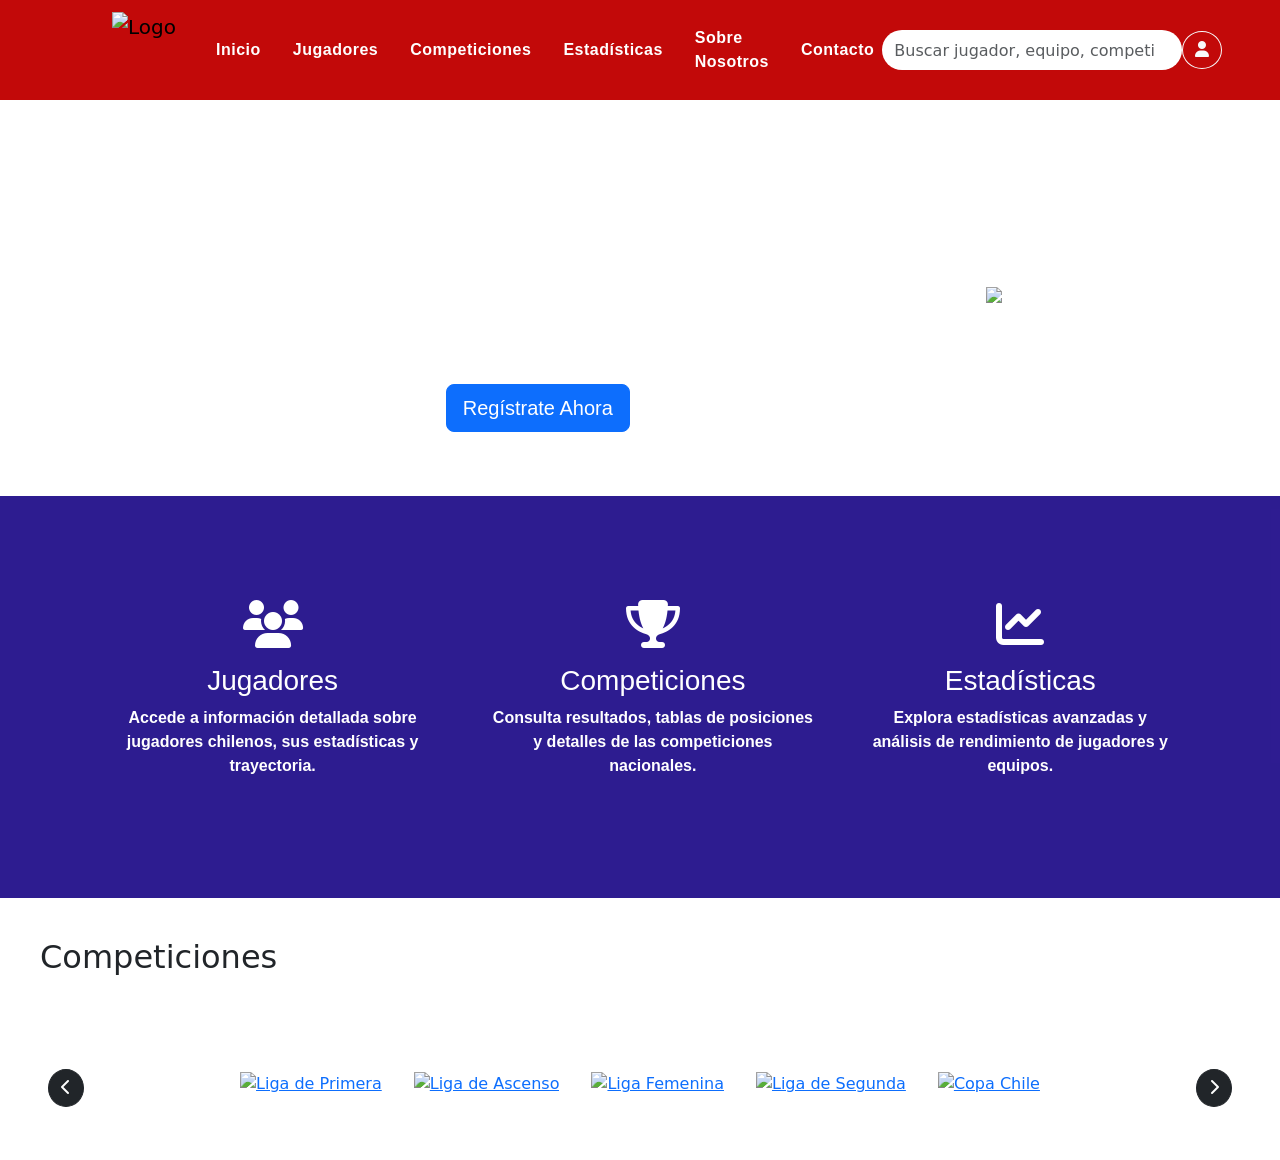
==== index.html @ 68a03667 "feat(index): Secciones landing page" ====
<!DOCTYPE html>
<html lang="es">
<head>
    <meta charset="UTF-8">
    <meta name="viewport" content="width=device-width, initial-scale=1.0">
    <link href="https://cdn.jsdelivr.net/npm/bootstrap@5.3.8/dist/css/bootstrap.min.css" rel="stylesheet" integrity="sha384-sRIl4kxILFvY47J16cr9ZwB07vP4J8+LH7qKQnuqkuIAvNWLzeN8tE5YBujZqJLB" crossorigin="anonymous">
   <link rel="stylesheet" href="https://cdnjs.cloudflare.com/ajax/libs/font-awesome/6.5.1/css/all.min.css" integrity="sha512-DTOQO9RWCH3ppGqcWaEA1BIZOC6xxalwEsw9c2QQeAIftl+Vegovlnee1c9QX4TctnWMn13TZye+giMm8e2LwA==" crossorigin="anonymous" referrerpolicy="no-referrer" />
    <script src="https://cdn.jsdelivr.net/npm/bootstrap@5.3.8/dist/js/bootstrap.bundle.min.js" integrity="sha384-FKyoEForCGlyvwx9Hj09JcYn3nv7wiPVlz7YYwJrWVcXK/BmnVDxM+D2scQbITxI" crossorigin="anonymous"></script>
    <title>Registro Nacional del Fútbol Chileno</title>
    <link rel="stylesheet" href="index.css">
</head>
<body>
    <header>
        <nav class="navbar navbar-expand-lg d-flex justify-content-between">
            <div >
                <a class="navbar-brand" href="#">
                    <img src="assets/escudo_rnfc.png" alt="Logo" width="80" height="80" class="d-inline-block align-text-top"> 
                </a>
            </div>
            <div>
                <ul class="navbar-nav me-auto mb-2 mb-lg-0">
                    <li class="nav-item">
                        <a class="nav-link" href="#">Inicio</a>
                    </li>
                    <li class="nav-item">
                        <a class="nav-link" href="#">Jugadores</a>
                    </li>
                    <li class="nav-item">
                        <a class="nav-link" href="#">Competiciones</a>
                    </li>
                    <li class="nav-item">
                        <a class="nav-link" href="#">Estadísticas</a>
                    </li>
                    <li class="nav-item">
                        <a class="nav-link" href="#">Sobre Nosotros</a>
                    </li>
                    <li class="nav-item">
                        <a class="nav-link" href="#">Contacto</a>
                    </li>
                </ul>
            </div>
            <div>
                <form class="form-inline my-2 my-lg-0">
                    <input class="form-control mr-sm-1" type="search" placeholder="Buscar jugador, equipo, competición..." aria-label="Search">
                </form>
            </div>
            <div>
                <a href="#login" class="btn btn-outline-light rounded-circle" role="button">
                    <i class="fa-solid fa-user"></i>
                </a>
            </div>
        </nav>
    </header>
    <main>
        <section class="hero-seccion d-flex justify-content-center align-items-center">
            <div class="hero-texto-container text-center">
                <h1 class="display-4">Bienvenido al Registro Nacional del Fútbol Chileno</h1>
                <p class="lead">Tu fuente confiable para estadísticas, jugadores y competiciones del fútbol chileno.</p>
                <a href="#registro" class="btn btn-primary btn-lg">Regístrate Ahora</a>
            </div>
            <div>
                <img src="assets/escudo_rnfc.png" alt="Imagen de fútbol chileno" class="img-fluid">
            </div>
        </section>
        <section class="features-seccion d-flex justify-content-around align-items-center">
            <div class="feature-card text-center p-4 my-3 ">
                <i class="fa-solid fa-users fa-3x mb-3"></i>
                <h3>Jugadores</h3>
                <p>Accede a información detallada sobre jugadores chilenos, sus estadísticas y trayectoria.</p>

            </div>
            <div class="feature-card text-center p-4">
                <i class="fa-solid fa-trophy fa-3x mb-3"></i>
                <h3>Competiciones</h3>
                <p>Consulta resultados, tablas de posiciones y detalles de las competiciones nacionales.</p>
            </div>
            <div class="feature-card texto-center p-4">
                <i class="fa-solid fa-chart-line fa-3x mb-3"></i>
                <h3>Estadísticas</h3>
                <p>Explora estadísticas avanzadas y análisis de rendimiento de jugadores y equipos.</p>
            </div>
        </section>
        <section class="carrusel-competiciones ">
            <h2 class="text-start my-4 p-3 mx-4">Competiciones</h2>
            <div class="d-flex justify-content-between align-items-center p-5"> 
                <button class="btn-prev btn btn-dark rounded-circle" type="button" id="btn-prev">
                    <i class="fa-solid fa-chevron-left"></i>
                </button>
                <div id="competicion-container" class="d-flex justify-content-center mx-3 gap-3 flex-wrap">
                </div>
                <button id="btn-siguiente" class="btn-siguiente btn btn-dark rounded-circle" type="button">
                    <i class="fa-solid fa-chevron-right"></i>
                </button>
                
            </div>
        </section>
    </main>
    <footer></footer>
</body>
</html>

<script>

    const competiciones = [
        { nombre: "Liga de Primera", imagen: "assets/liga_primera.png", width: 200, height: 200 },
        { nombre: "Liga de Ascenso", imagen: "assets/liga_ascenso.png", width: 200, height: 200 },
        
        { nombre: "Liga Femenina", imagen: "assets/liga_femenina.png", width: 200, height: 200 },
        { nombre: "Liga de Segunda", imagen: "assets/liga_segunda.png", width: 190, height: 200 },
        { nombre: "Copa Chile", imagen: "assets/copa_chile.png", width: 200, height: 200 },
        { nombre: "Supercopa de Chile", imagen: "assets/supercopa_chile.png", width: 200, height: 200 },
        { nombre: "Copa de la Liga", imagen: "assets/copaliga_chile.png", width: 200, height: 200 }
    ];

    const competicionesContainer = document.getElementById("competicion-container");

    competicionesContainer.innerHTML = competiciones.slice(0, 5).map((competicion) => `
        <a href="#" class="competition-card text-center m-2">
            <img src="${competicion.imagen}" alt="${competicion.nombre}" class="img-fluid mb-2" width="${competicion.width}" height="${competicion.height}">
        </a>
    `).join('');

    const btnPrev = document.getElementById("btn-prev");
    const btnSiguiente = document.getElementById("btn-siguiente");

    let currentIndex = 0;

    btnPrev.addEventListener("click", () => {
        if (currentIndex > 0) {
            currentIndex--;
            actualizarCompeticiones();
        }
    });

    btnSiguiente.addEventListener("click", () => {
        if (currentIndex < competiciones.length - 5) {
            currentIndex++;
            actualizarCompeticiones();
        }
    });

    function actualizarCompeticiones() {
        competicionesContainer.innerHTML = competiciones.slice(currentIndex, currentIndex + 5).map((competicion) => `
            <a href="#" class="competition-card text-center m-2">
                <img src="${competicion.imagen}" alt="${competicion.nombre}" class="img-fluid mb-2" width="${competicion.width}" height="${competicion.height}">
            </a>
        `).join('');
    }

</script>
---- index.css ----
.navbar {

    background-color: #c00000f6 !important;
    padding: 1rem 7rem;
    height: 100px;
    box-sizing: border-box;

}

.navbar-nav {
    display: flex;
    align-items: center;
    justify-content: center;
    height: 100%;
    gap: 1rem;
}

.nav-link {
    color: #ffffff !important;
    font-size: 1rem;
    font-weight: 600;
    font-family: 'Roboto', sans-serif;
    font-size-adjust: auto;
    letter-spacing: 0.5px;
}

.nav-link:hover {
    color: #989898 !important;
}

.form-control {
    width: 300px;
    height: 40px;
    border-radius: 20px;
    border: none;
    font-size: 1rem;
}

.hero-seccion {
    color: #ffffff;
    text-align: center;
    font-family: 'Roboto', sans-serif;
    font-size: 1rem;
    font-weight: 600;
    padding: 4rem 5rem;
    text-align: center;
    background-image: url('assets/hero-image.jpg');
    background-size: cover;
    background-position: center;

}

.hero-texto-container {
    gap: 1rem;
    width: 80%;
    display: flex;
    flex-direction: column;
    align-items: center;
}

.features-seccion {
    background-color: #140083e3;
    color: #ffffff;
    padding: 4rem 5rem;
    text-align: center;
    font-family: 'Roboto', sans-serif;
    font-size: 1rem;
    font-weight: 600;
}
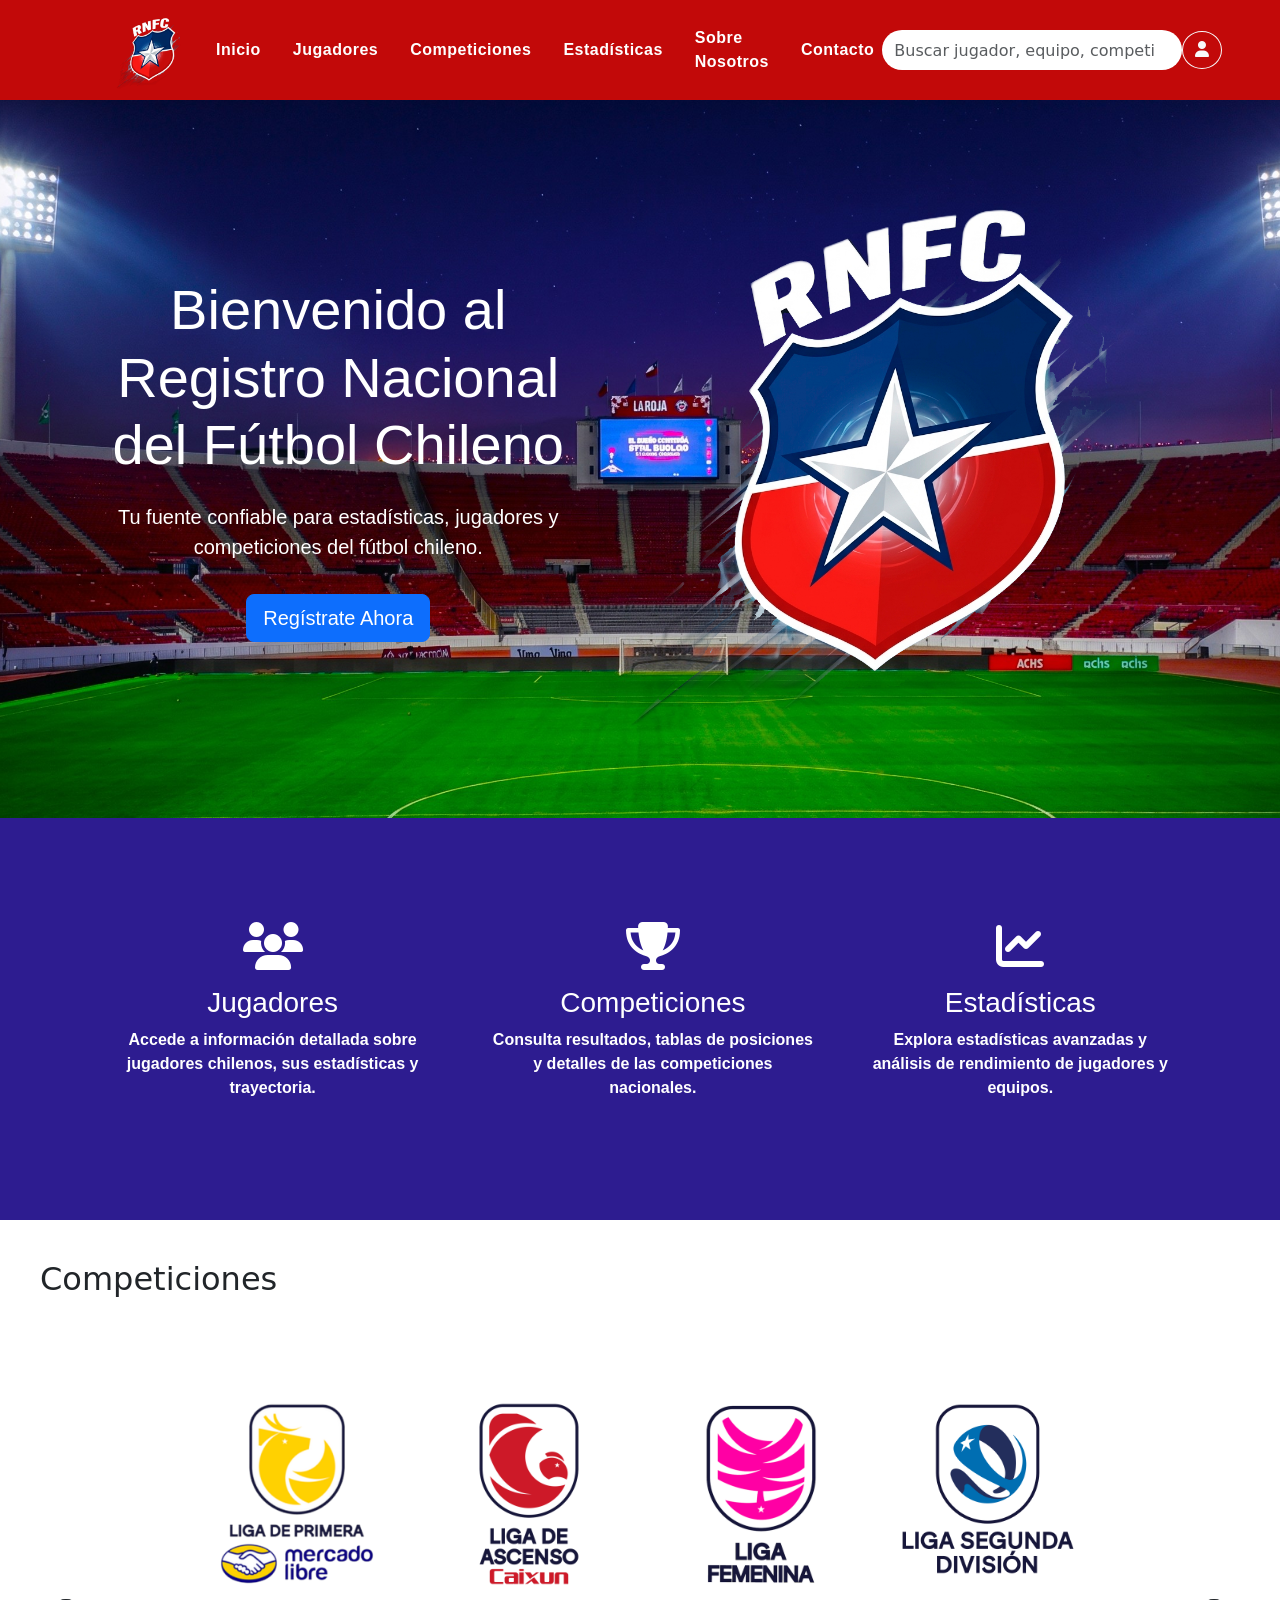
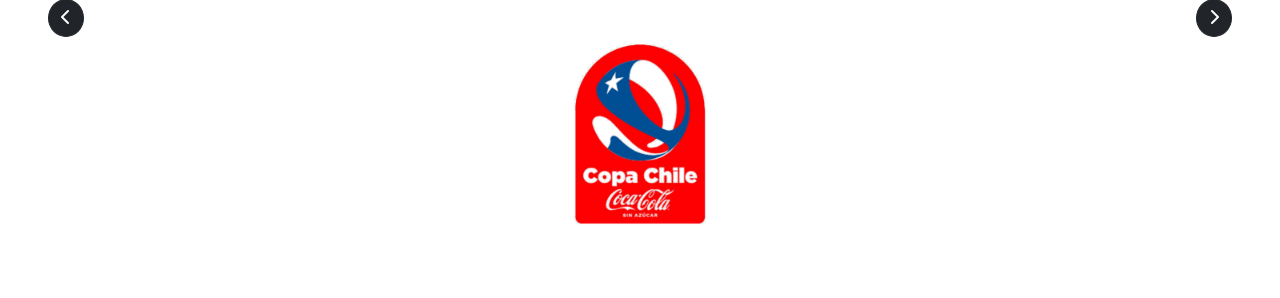
==== commit aeef2710: "feature/boton-login-en-mantenedor Se agrega el boton para acceder en el mantenedor y se asignan los " ====
--- a/index.html
+++ b/index.html
@@ -23,7 +23,7 @@
                         <a class="nav-link" href="#">Inicio</a>
                     </li>
                     <li class="nav-item">
-                        <a class="nav-link" href="#">Jugadores</a>
+                        <a class="nav-link" href="jugadores.html">Jugadores</a>
                     </li>
                     <li class="nav-item">
                         <a class="nav-link" href="#">Competiciones</a>
@@ -45,7 +45,7 @@
                 </form>
             </div>
             <div>
-                <a href="#login" class="btn btn-outline-light rounded-circle" role="button">
+                <a href="login.html" class="btn btn-outline-light rounded-circle" role="button">
                     <i class="fa-solid fa-user"></i>
                 </a>
             </div>
@@ -56,7 +56,7 @@
             <div class="hero-texto-container text-center">
                 <h1 class="display-4">Bienvenido al Registro Nacional del Fútbol Chileno</h1>
                 <p class="lead">Tu fuente confiable para estadísticas, jugadores y competiciones del fútbol chileno.</p>
-                <a href="#registro" class="btn btn-primary btn-lg">Regístrate Ahora</a>
+                <a href="login.html" class="btn btn-primary btn-lg">Regístrate Ahora</a>
             </div>
             <div>
                 <img src="assets/escudo_rnfc.png" alt="Imagen de fútbol chileno" class="img-fluid">
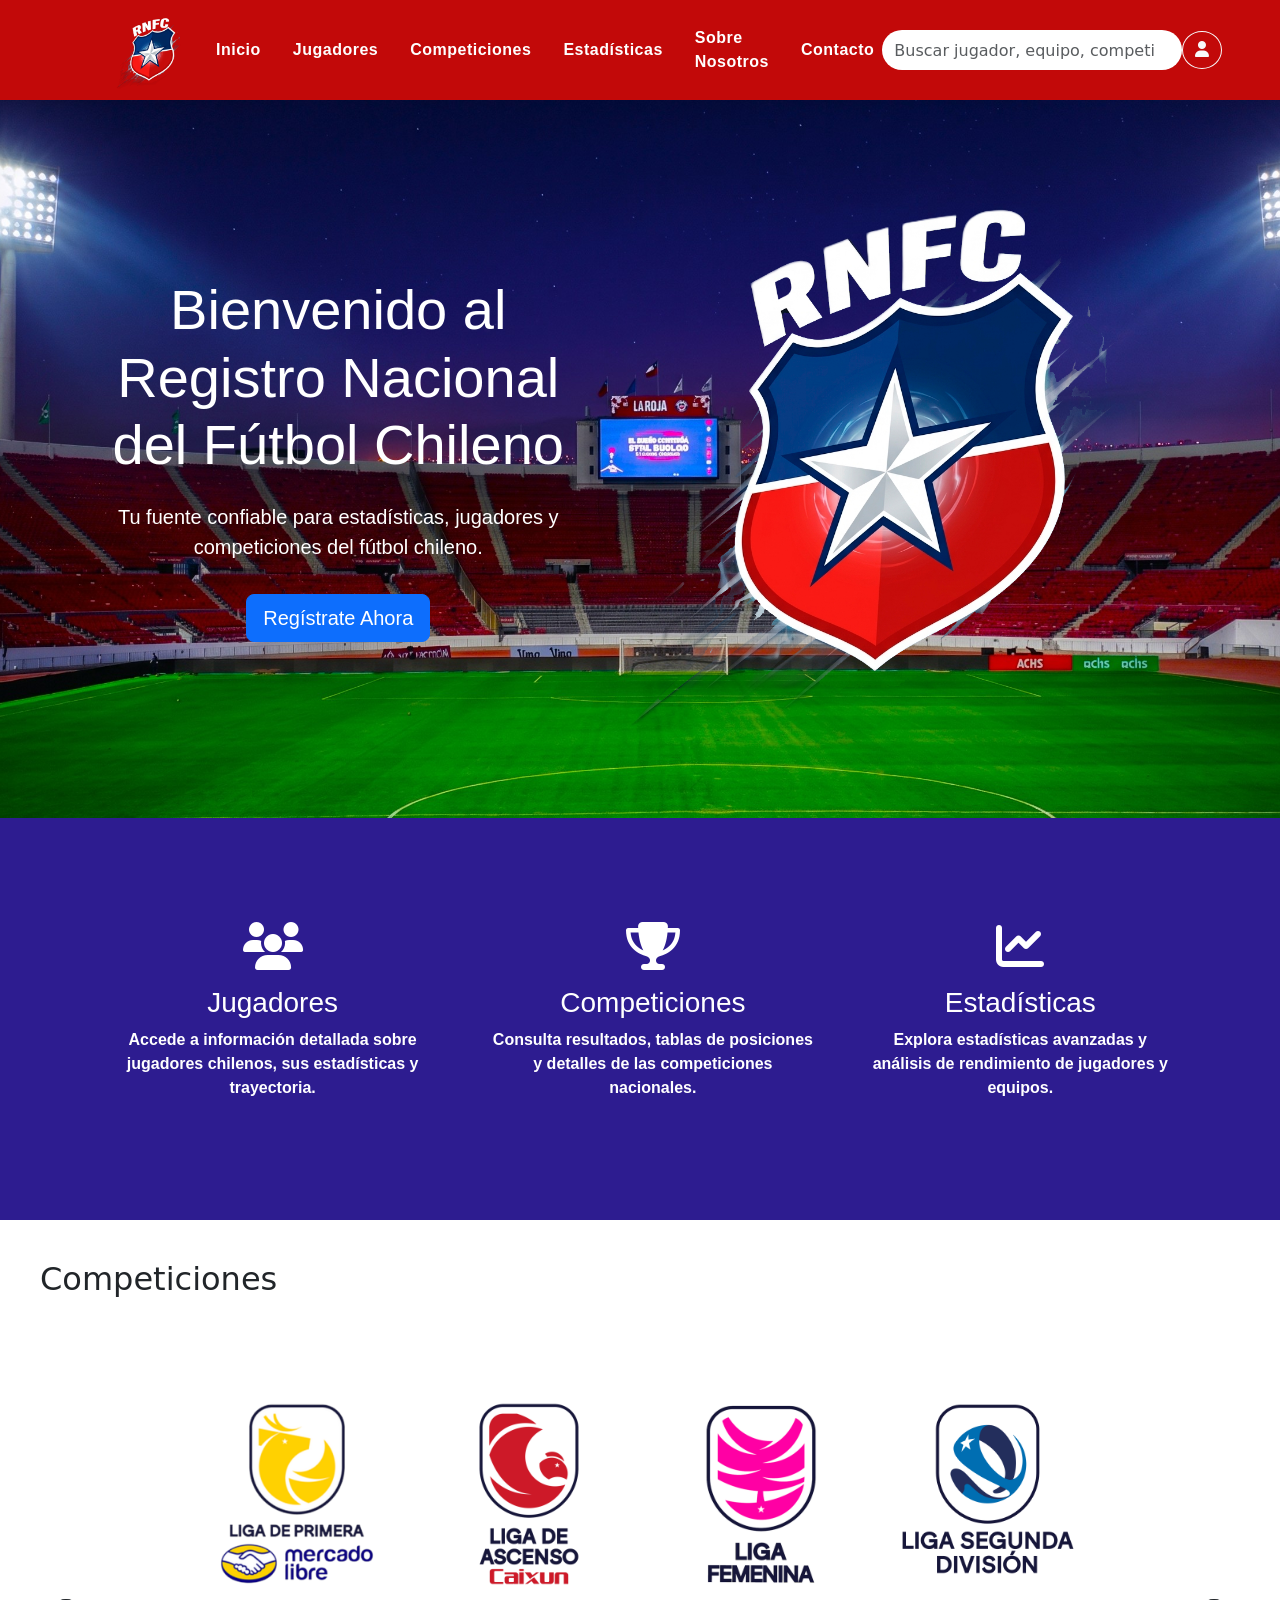
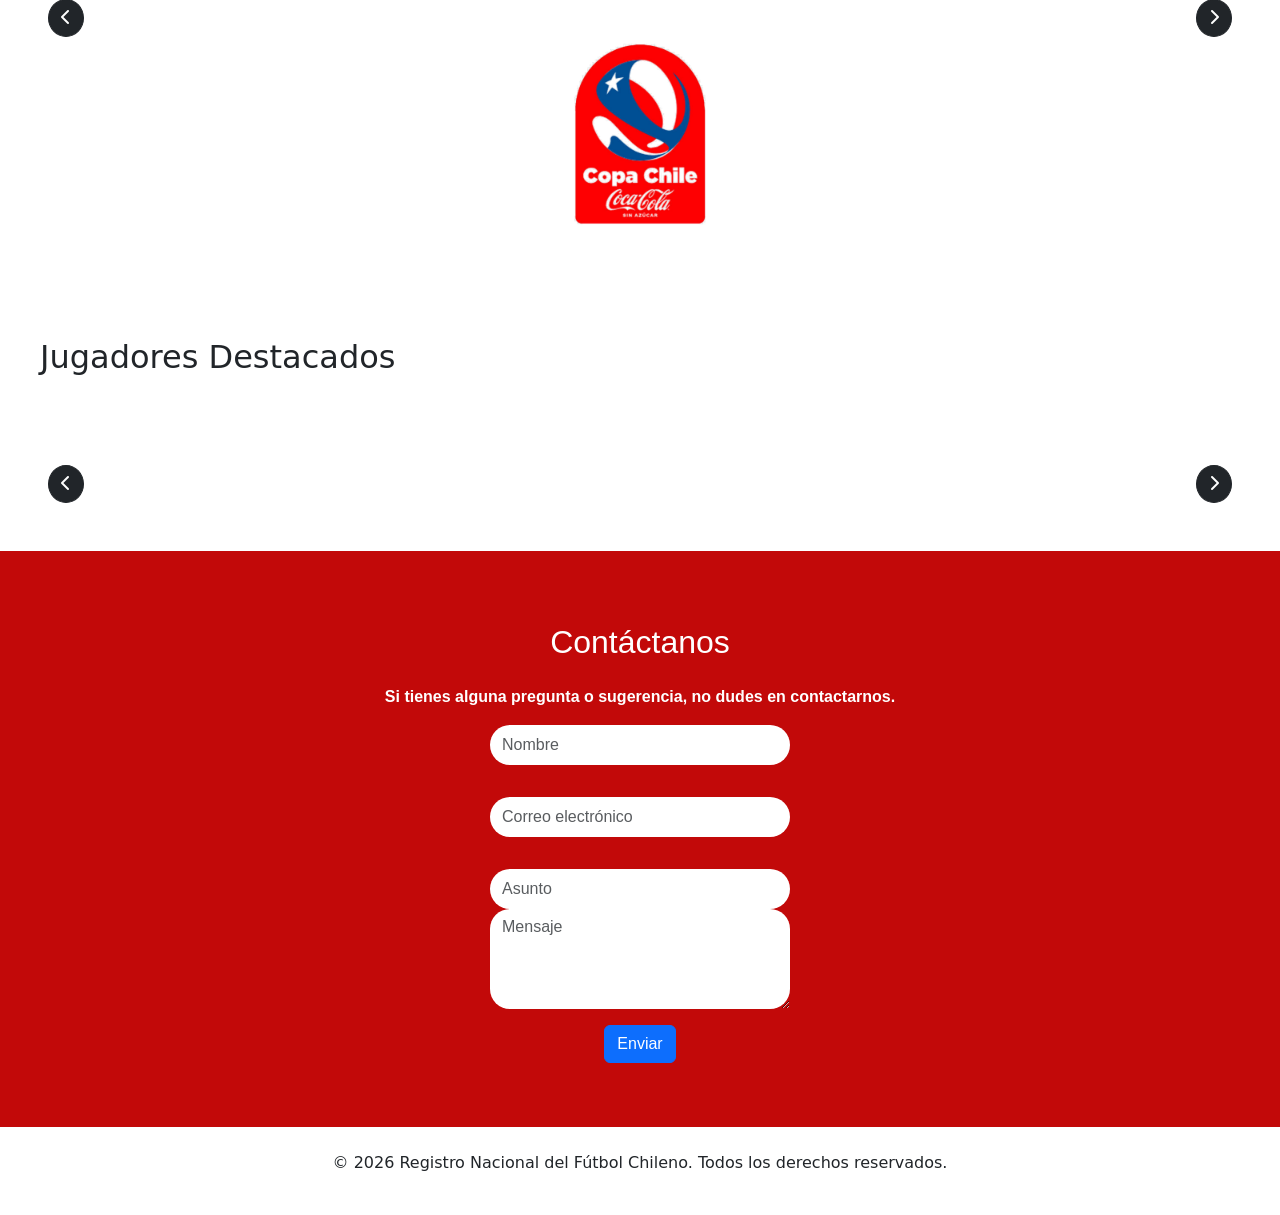
==== commit a5583c51: "feat:Secciones jugadores destacados y contacto" ====
--- a/index.html
+++ b/index.html
@@ -23,7 +23,7 @@
                         <a class="nav-link" href="#">Inicio</a>
                     </li>
                     <li class="nav-item">
-                        <a class="nav-link" href="jugadores.html">Jugadores</a>
+                        <a class="nav-link" href="#">Jugadores</a>
                     </li>
                     <li class="nav-item">
                         <a class="nav-link" href="#">Competiciones</a>
@@ -45,7 +45,7 @@
                 </form>
             </div>
             <div>
-                <a href="login.html" class="btn btn-outline-light rounded-circle" role="button">
+                <a href="#login" class="btn btn-outline-light rounded-circle" role="button">
                     <i class="fa-solid fa-user"></i>
                 </a>
             </div>
@@ -56,7 +56,7 @@
             <div class="hero-texto-container text-center">
                 <h1 class="display-4">Bienvenido al Registro Nacional del Fútbol Chileno</h1>
                 <p class="lead">Tu fuente confiable para estadísticas, jugadores y competiciones del fútbol chileno.</p>
-                <a href="login.html" class="btn btn-primary btn-lg">Regístrate Ahora</a>
+                <a href="#registro" class="btn btn-primary btn-lg">Regístrate Ahora</a>
             </div>
             <div>
                 <img src="assets/escudo_rnfc.png" alt="Imagen de fútbol chileno" class="img-fluid">
@@ -94,8 +94,41 @@
                 
             </div>
         </section>
+        <section class="jugadores-destaccados-seccion">
+            <h2 class="text-start my-4 p-3 mx-4">Jugadores Destacados</h2>
+            <div class="d-flex justify-content-between align-items-center p-5">
+                <button class="btn-prev btn btn-dark rounded-circle" type="button" id="btn-prev-jugadores">
+                    <i class="fa-solid fa-chevron-left"></i>
+                </button>
+                <div id="jugadores-container" class="d-flex justify-content-center mx-3 gap-3 flex-wrap">
+                </div>
+                <button id="btn-siguiente-jugadores" class="btn-siguiente btn btn-dark rounded-circle" type="button">
+                    <i class="fa-solid fa-chevron-right"></i>
+                </button>
+            </div>
+        </section>
+        <section class="contacto-seccion text-center p-5">
+            <h2 class="my-4">Contáctanos</h2>
+            <p>Si tienes alguna pregunta o sugerencia, no dudes en contactarnos.</p>
+           <form class="contacto-form d-flex flex-column align-items-center" id="contacto-form">
+                <div class="mb-3">
+                    <input type="text" class="form-control" id="nombre" placeholder="Nombre">
+                </div>
+                <div class="mb-3">
+                    <input type="email" class="form-control" id="email" placeholder="Correo electrónico">
+                </div>
+                <div class="mb-3">
+                    <input type="text" class="form-control" id="asunto" placeholder="Asunto">
+                <div class="mb-3">
+                    <textarea class="form-control" id="mensaje" rows="4" placeholder="Mensaje"></textarea>
+                </div>
+                <button type="submit" class="btn btn-primary">Enviar</button>
+            </form>
+        </section>
     </main>
-    <footer></footer>
+    <footer class="footer-seccion text-center p-4">
+        <p>&copy; 2026 Registro Nacional del Fútbol Chileno. Todos los derechos reservados.</p>
+    </footer>
 </body>
 </html>
 
--- a/index.css
+++ b/index.css
@@ -66,4 +66,29 @@
     font-family: 'Roboto', sans-serif;
     font-size: 1rem;
     font-weight: 600;
+}
+
+.contacto-seccion {
+    background-color: #c00000f6;
+    color: #ffffff;
+    padding: 4rem 5rem;
+    text-align: center;
+    font-family: 'Roboto', sans-serif;
+    font-size: 1rem;
+    font-weight: 600;
+}
+
+.contacto-form {
+    display: flex;
+    flex-direction: column;
+    align-items: center;
+    gap: 1rem;
+}
+
+.contacto-form textarea {
+    width: 300px;
+    height: 100px;
+    border-radius: 20px;
+    border: none;
+    font-size: 1rem;
 }
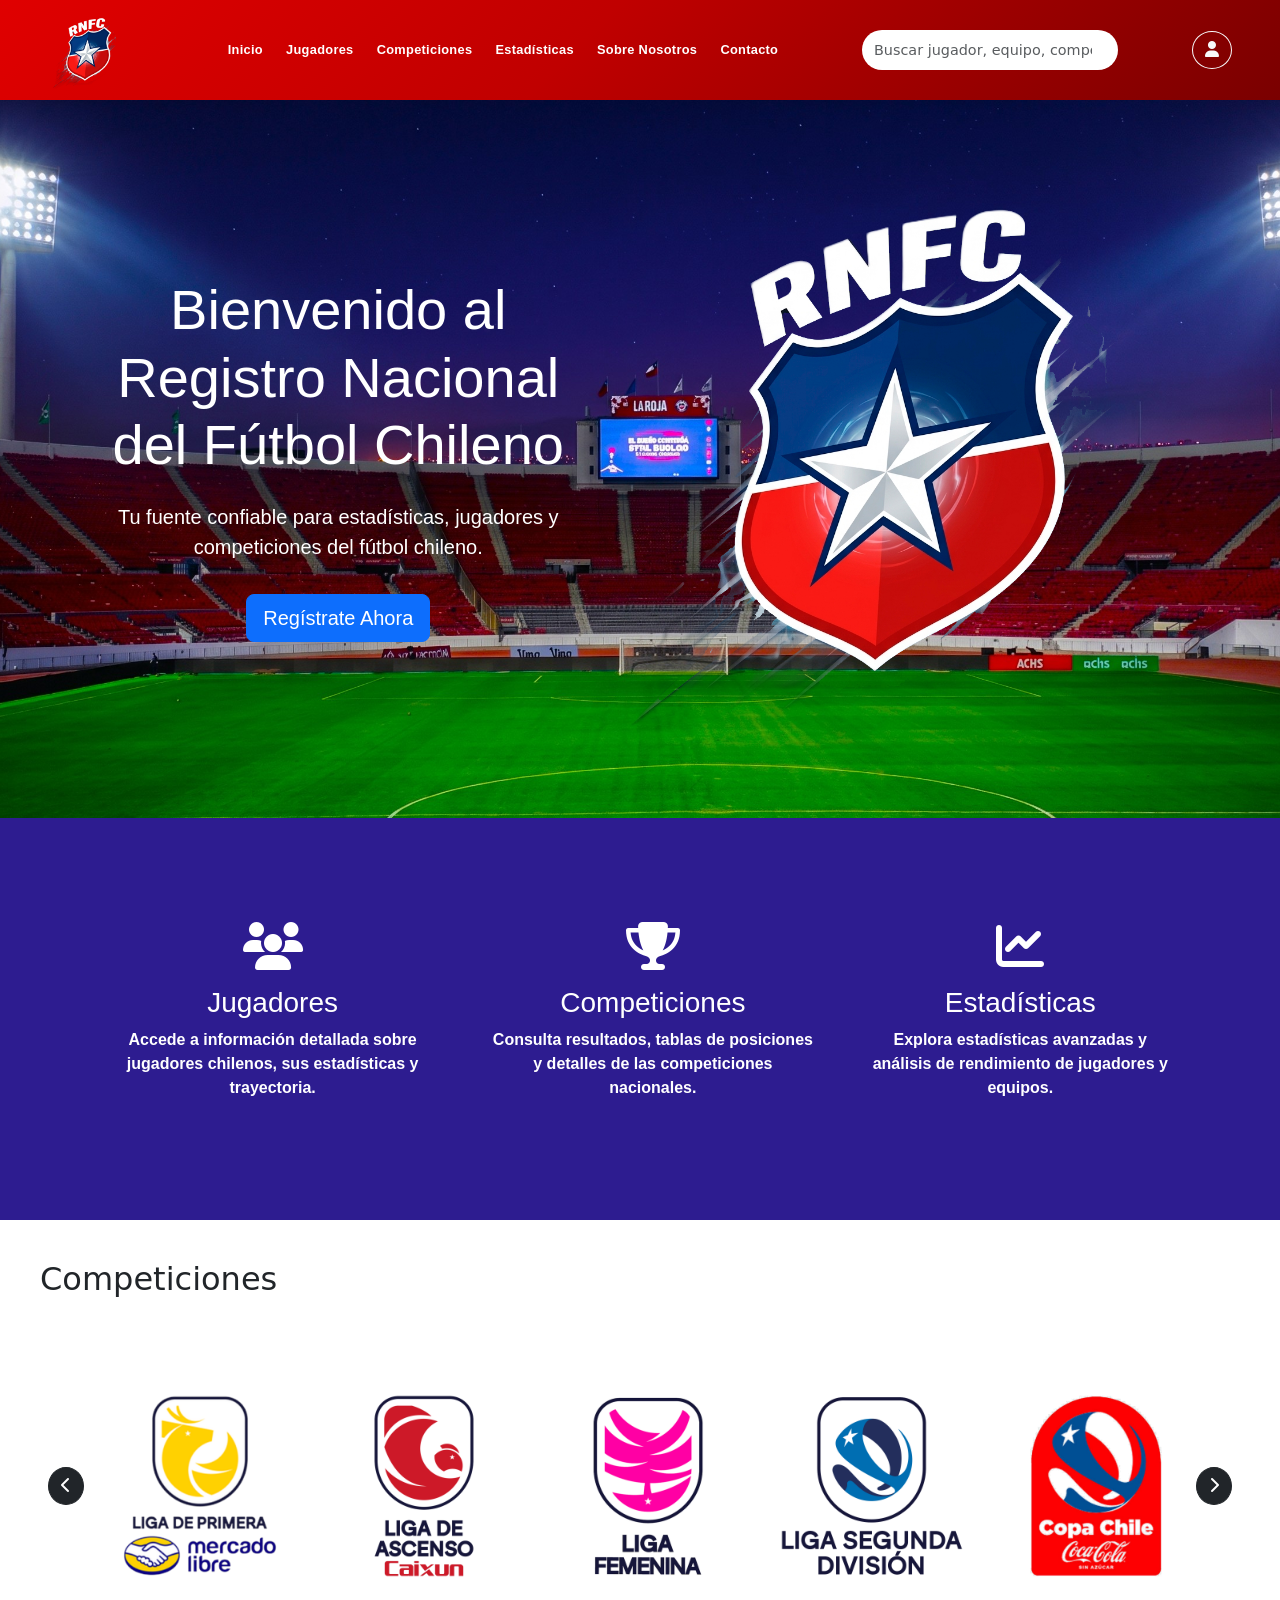
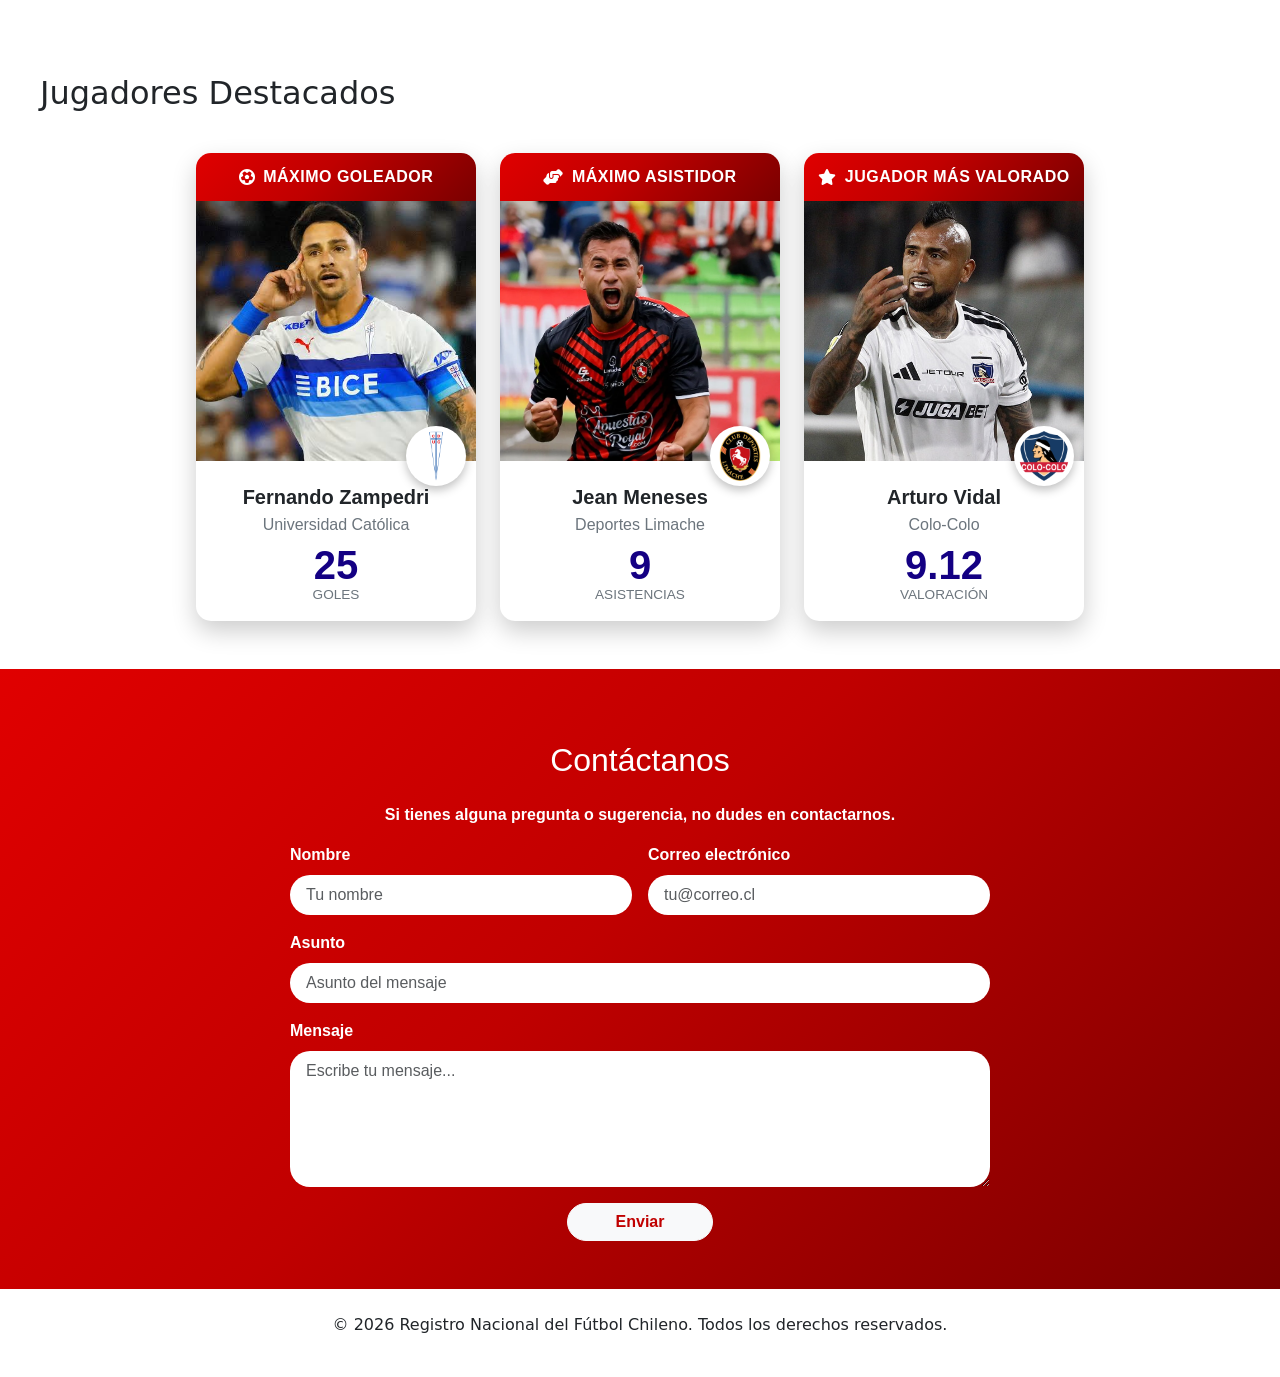
==== commit 06d60d4b: "feat(index): Agregar cards y contacto" ====
--- a/index.html
+++ b/index.html
@@ -10,59 +10,67 @@
     <link rel="stylesheet" href="index.css">
 </head>
 <body>
+    <!-- ============ NAVBAR: logo, enlaces, buscador y usuario ============ -->
     <header>
         <nav class="navbar navbar-expand-lg d-flex justify-content-between">
+            <!-- Logo -->
             <div >
                 <a class="navbar-brand" href="#">
                     <img src="assets/escudo_rnfc.png" alt="Logo" width="80" height="80" class="d-inline-block align-text-top"> 
                 </a>
             </div>
+            <!-- Enlaces a cada sección -->
             <div>
                 <ul class="navbar-nav me-auto mb-2 mb-lg-0">
                     <li class="nav-item">
-                        <a class="nav-link" href="#">Inicio</a>
-                    </li>
-                    <li class="nav-item">
-                        <a class="nav-link" href="#">Jugadores</a>
-                    </li>
-                    <li class="nav-item">
-                        <a class="nav-link" href="#">Competiciones</a>
-                    </li>
-                    <li class="nav-item">
-                        <a class="nav-link" href="#">Estadísticas</a>
-                    </li>
-                    <li class="nav-item">
-                        <a class="nav-link" href="#">Sobre Nosotros</a>
-                    </li>
-                    <li class="nav-item">
-                        <a class="nav-link" href="#">Contacto</a>
+                        <a class="nav-link" href="#inicio">Inicio</a>
+                    </li>
+                    <li class="nav-item">
+                        <a class="nav-link" href="#jugadores">Jugadores</a>
+                    </li>
+                    <li class="nav-item">
+                        <a class="nav-link" href="#competiciones">Competiciones</a>
+                    </li>
+                    <li class="nav-item">
+                        <a class="nav-link" href="#estadisticas">Estadísticas</a>
+                    </li>
+                    <li class="nav-item">
+                        <a class="nav-link" href="#sobre-nosotros">Sobre Nosotros</a>
+                    </li>
+                    <li class="nav-item">
+                        <a class="nav-link" href="#contacto">Contacto</a>
                     </li>
                 </ul>
             </div>
+            <!-- Buscador -->
             <div>
                 <form class="form-inline my-2 my-lg-0">
                     <input class="form-control mr-sm-1" type="search" placeholder="Buscar jugador, equipo, competición..." aria-label="Search">
                 </form>
             </div>
-            <div>
-                <a href="#login" class="btn btn-outline-light rounded-circle" role="button">
+            <!-- Usuario: nombre (si hay sesión) e ícono para ir al login -->
+            <div class="usuario-container d-flex align-items-center gap-2">
+                <span id="nombre-usuario" class="nombre-usuario" hidden></span>
+                <a href="login.html" class="btn btn-outline-light rounded-circle" role="button">
                     <i class="fa-solid fa-user"></i>
                 </a>
             </div>
         </nav>
     </header>
     <main>
-        <section class="hero-seccion d-flex justify-content-center align-items-center">
+        <!-- ============ SECCIÓN INICIO (HERO): portada y bienvenida ============ -->
+        <section id="inicio" class="hero-seccion d-flex justify-content-center align-items-center">
             <div class="hero-texto-container text-center">
                 <h1 class="display-4">Bienvenido al Registro Nacional del Fútbol Chileno</h1>
                 <p class="lead">Tu fuente confiable para estadísticas, jugadores y competiciones del fútbol chileno.</p>
-                <a href="#registro" class="btn btn-primary btn-lg">Regístrate Ahora</a>
+                <a href="login.html" class="btn btn-primary btn-lg">Regístrate Ahora</a>
             </div>
             <div>
                 <img src="assets/escudo_rnfc.png" alt="Imagen de fútbol chileno" class="img-fluid">
             </div>
         </section>
-        <section class="features-seccion d-flex justify-content-around align-items-center">
+        <!-- ============ SECCIÓN SOBRE NOSOTROS: lo que ofrece la plataforma ============ -->
+        <section id="sobre-nosotros" class="features-seccion d-flex justify-content-around align-items-center">
             <div class="feature-card text-center p-4 my-3 ">
                 <i class="fa-solid fa-users fa-3x mb-3"></i>
                 <h3>Jugadores</h3>
@@ -74,19 +82,22 @@
                 <h3>Competiciones</h3>
                 <p>Consulta resultados, tablas de posiciones y detalles de las competiciones nacionales.</p>
             </div>
-            <div class="feature-card texto-center p-4">
+            <div class="feature-card text-center p-4">
                 <i class="fa-solid fa-chart-line fa-3x mb-3"></i>
                 <h3>Estadísticas</h3>
                 <p>Explora estadísticas avanzadas y análisis de rendimiento de jugadores y equipos.</p>
             </div>
         </section>
-        <section class="carrusel-competiciones ">
+        <!-- ============ SECCIÓN COMPETICIONES: carrusel infinito (se llena desde JS) ============ -->
+        <section id="competiciones" class="carrusel-competiciones ">
             <h2 class="text-start my-4 p-3 mx-4">Competiciones</h2>
             <div class="d-flex justify-content-between align-items-center p-5"> 
                 <button class="btn-prev btn btn-dark rounded-circle" type="button" id="btn-prev">
                     <i class="fa-solid fa-chevron-left"></i>
                 </button>
-                <div id="competicion-container" class="d-flex justify-content-center mx-3 gap-3 flex-wrap">
+                <div class="carrusel-ventana mx-3">
+                    <div id="competicion-container" class="carrusel-pista">
+                    </div>
                 </div>
                 <button id="btn-siguiente" class="btn-siguiente btn btn-dark rounded-circle" type="button">
                     <i class="fa-solid fa-chevron-right"></i>
@@ -94,38 +105,42 @@
                 
             </div>
         </section>
-        <section class="jugadores-destaccados-seccion">
-            <h2 class="text-start my-4 p-3 mx-4">Jugadores Destacados</h2>
-            <div class="d-flex justify-content-between align-items-center p-5">
-                <button class="btn-prev btn btn-dark rounded-circle" type="button" id="btn-prev-jugadores">
-                    <i class="fa-solid fa-chevron-left"></i>
-                </button>
-                <div id="jugadores-container" class="d-flex justify-content-center mx-3 gap-3 flex-wrap">
-                </div>
-                <button id="btn-siguiente-jugadores" class="btn-siguiente btn btn-dark rounded-circle" type="button">
-                    <i class="fa-solid fa-chevron-right"></i>
-                </button>
-            </div>
-        </section>
-        <section class="contacto-seccion text-center p-5">
-            <h2 class="my-4">Contáctanos</h2>
-            <p>Si tienes alguna pregunta o sugerencia, no dudes en contactarnos.</p>
-           <form class="contacto-form d-flex flex-column align-items-center" id="contacto-form">
-                <div class="mb-3">
-                    <input type="text" class="form-control" id="nombre" placeholder="Nombre">
-                </div>
-                <div class="mb-3">
-                    <input type="email" class="form-control" id="email" placeholder="Correo electrónico">
-                </div>
-                <div class="mb-3">
-                    <input type="text" class="form-control" id="asunto" placeholder="Asunto">
-                <div class="mb-3">
-                    <textarea class="form-control" id="mensaje" rows="4" placeholder="Mensaje"></textarea>
-                </div>
-                <button type="submit" class="btn btn-primary">Enviar</button>
+        <!-- ============ SECCIÓN JUGADORES DESTACADOS: cards (se llenan desde JS) ============ -->
+        <section id="jugadores" class="jugadores-destacados-seccion">
+            <h2 id="estadisticas" class="text-start my-4 p-3 mx-4">Jugadores Destacados</h2>
+            <div id="jugadores-container" class="d-flex justify-content-center gap-4 flex-wrap px-5 pb-5">
+            </div>
+        </section>
+        <!-- ============ SECCIÓN CONTACTO: formulario ============ -->
+        <section id="contacto" class="contacto-seccion p-5">
+            <h2 class="my-4 text-center">Contáctanos</h2>
+            <p class="text-center">Si tienes alguna pregunta o sugerencia, no dudes en contactarnos.</p>
+            <form class="contacto-form" id="contacto-form">
+                <div class="row g-3">
+                    <div class="col-md-6">
+                        <label for="nombre" class="form-label">Nombre</label>
+                        <input type="text" class="form-control" id="nombre" placeholder="Tu nombre" required>
+                    </div>
+                    <div class="col-md-6">
+                        <label for="email" class="form-label">Correo electrónico</label>
+                        <input type="email" class="form-control" id="email" placeholder="tu@correo.cl" required>
+                    </div>
+                    <div class="col-12">
+                        <label for="asunto" class="form-label">Asunto</label>
+                        <input type="text" class="form-control" id="asunto" placeholder="Asunto del mensaje" required>
+                    </div>
+                    <div class="col-12">
+                        <label for="mensaje" class="form-label">Mensaje</label>
+                        <textarea class="form-control" id="mensaje" rows="5" placeholder="Escribe tu mensaje..." required></textarea>
+                    </div>
+                    <div class="col-12 text-center">
+                        <button type="submit" class="btn btn-light btn-enviar px-5">Enviar</button>
+                    </div>
+                </div>
             </form>
         </section>
     </main>
+    <!-- ============ FOOTER ============ -->
     <footer class="footer-seccion text-center p-4">
         <p>&copy; 2026 Registro Nacional del Fútbol Chileno. Todos los derechos reservados.</p>
     </footer>
@@ -134,10 +149,13 @@
 
 <script>
 
+    /* ==========================================================
+       CARRUSEL DE COMPETICIONES
+       ========================================================== */
+
     const competiciones = [
         { nombre: "Liga de Primera", imagen: "assets/liga_primera.png", width: 200, height: 200 },
         { nombre: "Liga de Ascenso", imagen: "assets/liga_ascenso.png", width: 200, height: 200 },
-        
         { nombre: "Liga Femenina", imagen: "assets/liga_femenina.png", width: 200, height: 200 },
         { nombre: "Liga de Segunda", imagen: "assets/liga_segunda.png", width: 190, height: 200 },
         { nombre: "Copa Chile", imagen: "assets/copa_chile.png", width: 200, height: 200 },
@@ -147,37 +165,156 @@
 
     const competicionesContainer = document.getElementById("competicion-container");
 
-    competicionesContainer.innerHTML = competiciones.slice(0, 5).map((competicion) => `
-        <a href="#" class="competition-card text-center m-2">
-            <img src="${competicion.imagen}" alt="${competicion.nombre}" class="img-fluid mb-2" width="${competicion.width}" height="${competicion.height}">
+    // Se dibujan todas las competiciones en una "pista" que se desliza dentro de una ventana
+    competicionesContainer.innerHTML = competiciones.map((competicion) => `
+        <a href="#" class="competition-card">
+            <img src="${competicion.imagen}" alt="${competicion.nombre}" class="img-fluid" width="${competicion.width}" height="${competicion.height}">
         </a>
     `).join('');
 
     const btnPrev = document.getElementById("btn-prev");
     const btnSiguiente = document.getElementById("btn-siguiente");
 
-    let currentIndex = 0;
-
-    btnPrev.addEventListener("click", () => {
-        if (currentIndex > 0) {
-            currentIndex--;
-            actualizarCompeticiones();
+    const duracionMovimiento = 500;
+    let enMovimiento = false;
+
+    // Distancia que avanza la pista: ancho de una tarjeta + el espacio entre tarjetas
+    function calculoEspacio() {
+        const primeraTarjeta = competicionesContainer.firstElementChild;
+        const espacio = parseFloat(getComputedStyle(competicionesContainer).gap) || 0;
+        return primeraTarjeta.offsetWidth + espacio;
+    }
+
+    function transicionCarrusel(desplazamiento, conAnimacion) {
+        competicionesContainer.style.transition = conAnimacion
+            ? `transform ${duracionMovimiento}ms ease-in-out`
+            : "none";
+        competicionesContainer.style.transform = `translateX(${desplazamiento}px)`;
+    }
+
+    function avanzarCompeticion() {
+        if (enMovimiento) return;
+        enMovimiento = true;
+
+        // 1. Deslizamos la pista hacia la izquierda
+        transicionCarrusel(-obtenerPaso(), true);
+
+        // 2. Al terminar, pasamos la primera tarjeta al final y volvemos a 0 sin animación
+        setTimeout(() => {
+            competicionesContainer.appendChild(competicionesContainer.firstElementChild);
+            transicionCarrusel(0, false);
+            enMovimiento = false;
+        }, duracionMovimiento);
+    }
+
+    function retrocederCompeticion() {
+        if (enMovimiento) return;
+        enMovimiento = true;
+
+        // 1. Pasamos la última tarjeta al inicio y corremos la pista sin animación
+        competicionesContainer.prepend(competicionesContainer.lastElementChild);
+        transicionCarrusel(-obtenerPaso(), false);
+
+        // 2. Forzamos al navegador a aplicar la posición antes de animar
+        competicionesContainer.offsetWidth;
+
+        // 3. Deslizamos la pista de vuelta a 0
+        transicionCarrusel(0, true);
+
+        setTimeout(() => {
+            enMovimiento = false;
+        }, duracionMovimiento);
+    }
+
+    btnSiguiente.addEventListener("click", avanzarCompeticion);
+    btnPrev.addEventListener("click", retrocederCompeticion);
+
+    /* ==========================================================
+       JUGADORES DESTACADOS
+       ========================================================== */
+
+    const jugadoresDestacados = [
+        {
+            categoria: "Máximo Goleador",
+            icono: "fa-futbol",
+            nombre: "Fernando Zampedri",
+            valor: "25",
+            unidad: "Goles",
+            club: "Universidad Católica",
+            imagenJugador: "assets/FernandoZampedri.jpg",
+            imagenClub: "assets/UCatolica.webp"
+        },
+        {
+            categoria: "Máximo Asistidor",
+            icono: "fa-handshake-angle",
+            nombre: "Jean Meneses",
+            valor: "9",
+            unidad: "Asistencias",
+            club: "Deportes Limache",
+            imagenJugador: "assets/JeanMeneses.webp",
+            imagenClub: "assets/deporteslimache.webp"
+        },
+        {
+            categoria: "Jugador Más Valorado",
+            icono: "fa-star",
+            nombre: "Arturo Vidal",
+            valor: "9.12",
+            unidad: "Valoración",
+            club: "Colo-Colo",
+            imagenJugador: "assets/ArturoVidal.jpg",
+            imagenClub: "assets/ColoColo.webp"
         }
-    });
-
-    btnSiguiente.addEventListener("click", () => {
-        if (currentIndex < competiciones.length - 5) {
-            currentIndex++;
-            actualizarCompeticiones();
+    ];
+
+    const jugadoresContainer = document.getElementById("jugadores-container");
+
+    function mostrarJugadoresDestacados() {
+        jugadoresContainer.innerHTML = jugadoresDestacados.map((jugador) => `
+            <div class="jugador-card">
+                <div class="jugador-card-header">
+                    <i class="fa-solid ${jugador.icono}"></i>
+                    <span>${jugador.categoria}</span>
+                </div>
+                <div class="jugador-card-imagen">
+                    <img src="${jugador.imagenJugador}" alt="${jugador.nombre}">
+                    <img src="${jugador.imagenClub}" alt="${jugador.club}" class="jugador-card-escudo">
+                </div>
+                <div class="jugador-card-body text-center">
+                    <h3>${jugador.nombre}</h3>
+                    <p class="jugador-card-club">${jugador.club}</p>
+                    <p class="jugador-card-valor">${jugador.valor}</p>
+                    <p class="jugador-card-unidad">${jugador.unidad}</p>
+                </div>
+            </div>
+        `).join('');
+    }
+
+    /* ==========================================================
+       NOMBRE DEL USUARIO CONECTADO
+       Lee la sesión guardada por login.html y muestra el nombre en el navbar
+       ========================================================== */
+
+    function mostrarNombreUsuario() {
+        const nombreUsuario = document.getElementById("nombre-usuario");
+        let sesion = null;
+
+        try {
+            sesion = JSON.parse(sessionStorage.getItem("rnfc_sesion"));
+        } catch (error) {
+            sesion = null;
         }
-    });
-
-    function actualizarCompeticiones() {
-        competicionesContainer.innerHTML = competiciones.slice(currentIndex, currentIndex + 5).map((competicion) => `
-            <a href="#" class="competition-card text-center m-2">
-                <img src="${competicion.imagen}" alt="${competicion.nombre}" class="img-fluid mb-2" width="${competicion.width}" height="${competicion.height}">
-            </a>
-        `).join('');
-    }
+
+        if (sesion && sesion.nombre) {
+            nombreUsuario.textContent = sesion.nombre;
+            nombreUsuario.hidden = false;
+        }
+    }
+
+    /* ==========================================================
+       INICIO: se ejecuta al cargar la página
+       ========================================================== */
+
+    mostrarJugadoresDestacados();
+    mostrarNombreUsuario();
 
 </script>
--- a/index.css
+++ b/index.css
@@ -1,31 +1,18 @@
-.navbar {
-
-    background-color: #c00000f6 !important;
-    padding: 1rem 7rem;
-    height: 100px;
-    box-sizing: border-box;
-
-}
-
-.navbar-nav {
-    display: flex;
-    align-items: center;
-    justify-content: center;
-    height: 100%;
-    gap: 1rem;
-}
-
-.nav-link {
-    color: #ffffff !important;
-    font-size: 1rem;
-    font-weight: 600;
-    font-family: 'Roboto', sans-serif;
-    font-size-adjust: auto;
-    letter-spacing: 0.5px;
-}
-
-.nav-link:hover {
-    color: #989898 !important;
+/* ==========================================================
+   VARIABLES GLOBALES
+   Colores reutilizables en toda la página
+   ========================================================== */
+:root {
+    --rojo-degradado: linear-gradient(135deg, #e00000 0%, #c00000 45%, #7a0000 100%);
+}
+
+/* ==========================================================
+   ESTILOS GENERALES
+   Desplazamiento suave al navegar entre secciones
+   e inputs base de la página
+   ========================================================== */
+html {
+    scroll-behavior: smooth;
 }
 
 .form-control {
@@ -36,6 +23,63 @@
     font-size: 1rem;
 }
 
+/* ==========================================================
+   NAVBAR
+   Barra superior: logo, enlaces, buscador y usuario
+   ========================================================== */
+.navbar {
+    background-image: var(--rojo-degradado);
+    padding: 0.5rem 3rem;
+    min-height: 100px;
+    box-sizing: border-box;
+    gap: 1rem;
+    flex-wrap: nowrap;
+}
+
+/* Lista de enlaces del navbar */
+.navbar-nav {
+    display: flex;
+    flex-direction: row;
+    align-items: center;
+    justify-content: center;
+    height: 100%;
+    gap: 0.25rem;
+    margin-bottom: 0 !important;
+}
+
+/* Cada enlace del navbar */
+.nav-link {
+    color: #ffffff !important;
+    font-size: clamp(0.8rem, 1vw, 0.95rem);
+    font-weight: 600;
+    font-family: 'Roboto', sans-serif;
+    letter-spacing: 0.3px;
+    white-space: nowrap;
+    padding: 0.5rem 0.6rem !important;
+}
+
+.nav-link:hover {
+    color: #989898 !important;
+}
+
+/* Buscador del navbar */
+.navbar .form-control {
+    width: clamp(180px, 20vw, 280px);
+    font-size: 0.9rem;
+}
+
+/* Nombre del usuario conectado (al lado del ícono de login) */
+.nombre-usuario {
+    color: #ffffff;
+    font-weight: 600;
+    font-family: 'Roboto', sans-serif;
+    white-space: nowrap;
+}
+
+/* ==========================================================
+   SECCIÓN INICIO (HERO)
+   Portada con imagen de fondo y mensaje de bienvenida
+   ========================================================== */
 .hero-seccion {
     color: #ffffff;
     text-align: center;
@@ -58,6 +102,10 @@
     align-items: center;
 }
 
+/* ==========================================================
+   SECCIÓN SOBRE NOSOTROS (FEATURES)
+   Bloque azul con lo que ofrece la plataforma
+   ========================================================== */
 .features-seccion {
     background-color: #140083e3;
     color: #ffffff;
@@ -68,8 +116,134 @@
     font-weight: 600;
 }
 
+/* ==========================================================
+   SECCIÓN COMPETICIONES (CARRUSEL INFINITO)
+   La "ventana" muestra 5 tarjetas y la "pista" se desliza dentro
+   ========================================================== */
+.carrusel-ventana {
+    overflow: hidden;
+    width: calc(5 * 200px + 4 * 1.5rem);
+    max-width: 100%;
+}
+
+.carrusel-pista {
+    display: flex;
+    gap: 1.5rem;
+    will-change: transform;
+}
+
+/* Tarjeta de cada competición */
+.competition-card {
+    flex: 0 0 200px;
+    display: flex;
+    justify-content: center;
+    align-items: center;
+}
+
+.competition-card img {
+    width: 200px;
+    height: 200px;
+    object-fit: contain;
+}
+
+/* ==========================================================
+   SECCIÓN JUGADORES DESTACADOS
+   Cards de máximo goleador, asistidor y jugador más valorado
+   ========================================================== */
+.jugador-card {
+    width: 280px;
+    background-color: #ffffff;
+    border-radius: 15px;
+    overflow: hidden;
+    box-shadow: 0 10px 25px rgba(0, 0, 0, 0.2);
+    font-family: 'Roboto', sans-serif;
+    transition: transform 0.2s;
+}
+
+.jugador-card:hover {
+    transform: translateY(-5px);
+}
+
+/* Franja superior con la categoría */
+.jugador-card-header {
+    background-image: var(--rojo-degradado);
+    color: #ffffff;
+    padding: 0.75rem;
+    text-align: center;
+    font-weight: 700;
+    text-transform: uppercase;
+    letter-spacing: 0.5px;
+    display: flex;
+    justify-content: center;
+    align-items: center;
+    gap: 0.5rem;
+}
+
+/* Foto del jugador */
+.jugador-card-imagen {
+    position: relative;
+    height: 260px;
+    background-color: #140083e3;
+}
+
+.jugador-card-imagen img {
+    width: 100%;
+    height: 100%;
+    object-fit: cover;
+    object-position: top;
+}
+
+/* Escudo del club sobre la foto */
+.jugador-card-imagen .jugador-card-escudo {
+    position: absolute;
+    right: 10px;
+    bottom: -25px;
+    width: 60px;
+    height: 60px;
+    object-fit: contain;
+    background-color: #ffffff;
+    border-radius: 50%;
+    padding: 5px;
+    box-shadow: 0 4px 10px rgba(0, 0, 0, 0.25);
+}
+
+/* Datos del jugador: nombre, club y estadística */
+.jugador-card-body {
+    padding: 1.5rem 1rem 1rem;
+}
+
+.jugador-card-body h3 {
+    font-size: 1.25rem;
+    font-weight: 700;
+    margin-bottom: 0.25rem;
+}
+
+.jugador-card-club {
+    color: #6c757d;
+    margin-bottom: 0.5rem;
+}
+
+.jugador-card-valor {
+    font-size: 2.5rem;
+    font-weight: 800;
+    color: #140083;
+    margin-bottom: 0;
+    line-height: 1;
+}
+
+.jugador-card-unidad {
+    text-transform: uppercase;
+    font-size: 0.85rem;
+    color: #6c757d;
+    margin-bottom: 0;
+}
+
+/* ==========================================================
+   SECCIÓN CONTACTO
+   Formulario con fondo rojo degradado
+   ========================================================== */
 .contacto-seccion {
-    background-color: #c00000f6;
+    background-image: var(--rojo-degradado);
     color: #ffffff;
     padding: 4rem 5rem;
     text-align: center;
@@ -79,16 +253,26 @@
 }
 
 .contacto-form {
-    display: flex;
-    flex-direction: column;
-    align-items: center;
-    gap: 1rem;
-}
-
-.contacto-form textarea {
-    width: 300px;
-    height: 100px;
+    max-width: 700px;
+    margin: 0 auto;
+    text-align: left;
+}
+
+/* Campos del formulario */
+.contacto-form .form-control {
+    width: 100%;
+    padding: 0.5rem 1rem;
+}
+
+.contacto-form textarea.form-control {
+    height: auto;
     border-radius: 20px;
-    border: none;
-    font-size: 1rem;
-}+    resize: vertical;
+}
+
+/* Botón enviar */
+.contacto-form .btn-enviar {
+    border-radius: 20px;
+    font-weight: 600;
+    color: #c00000;
+}
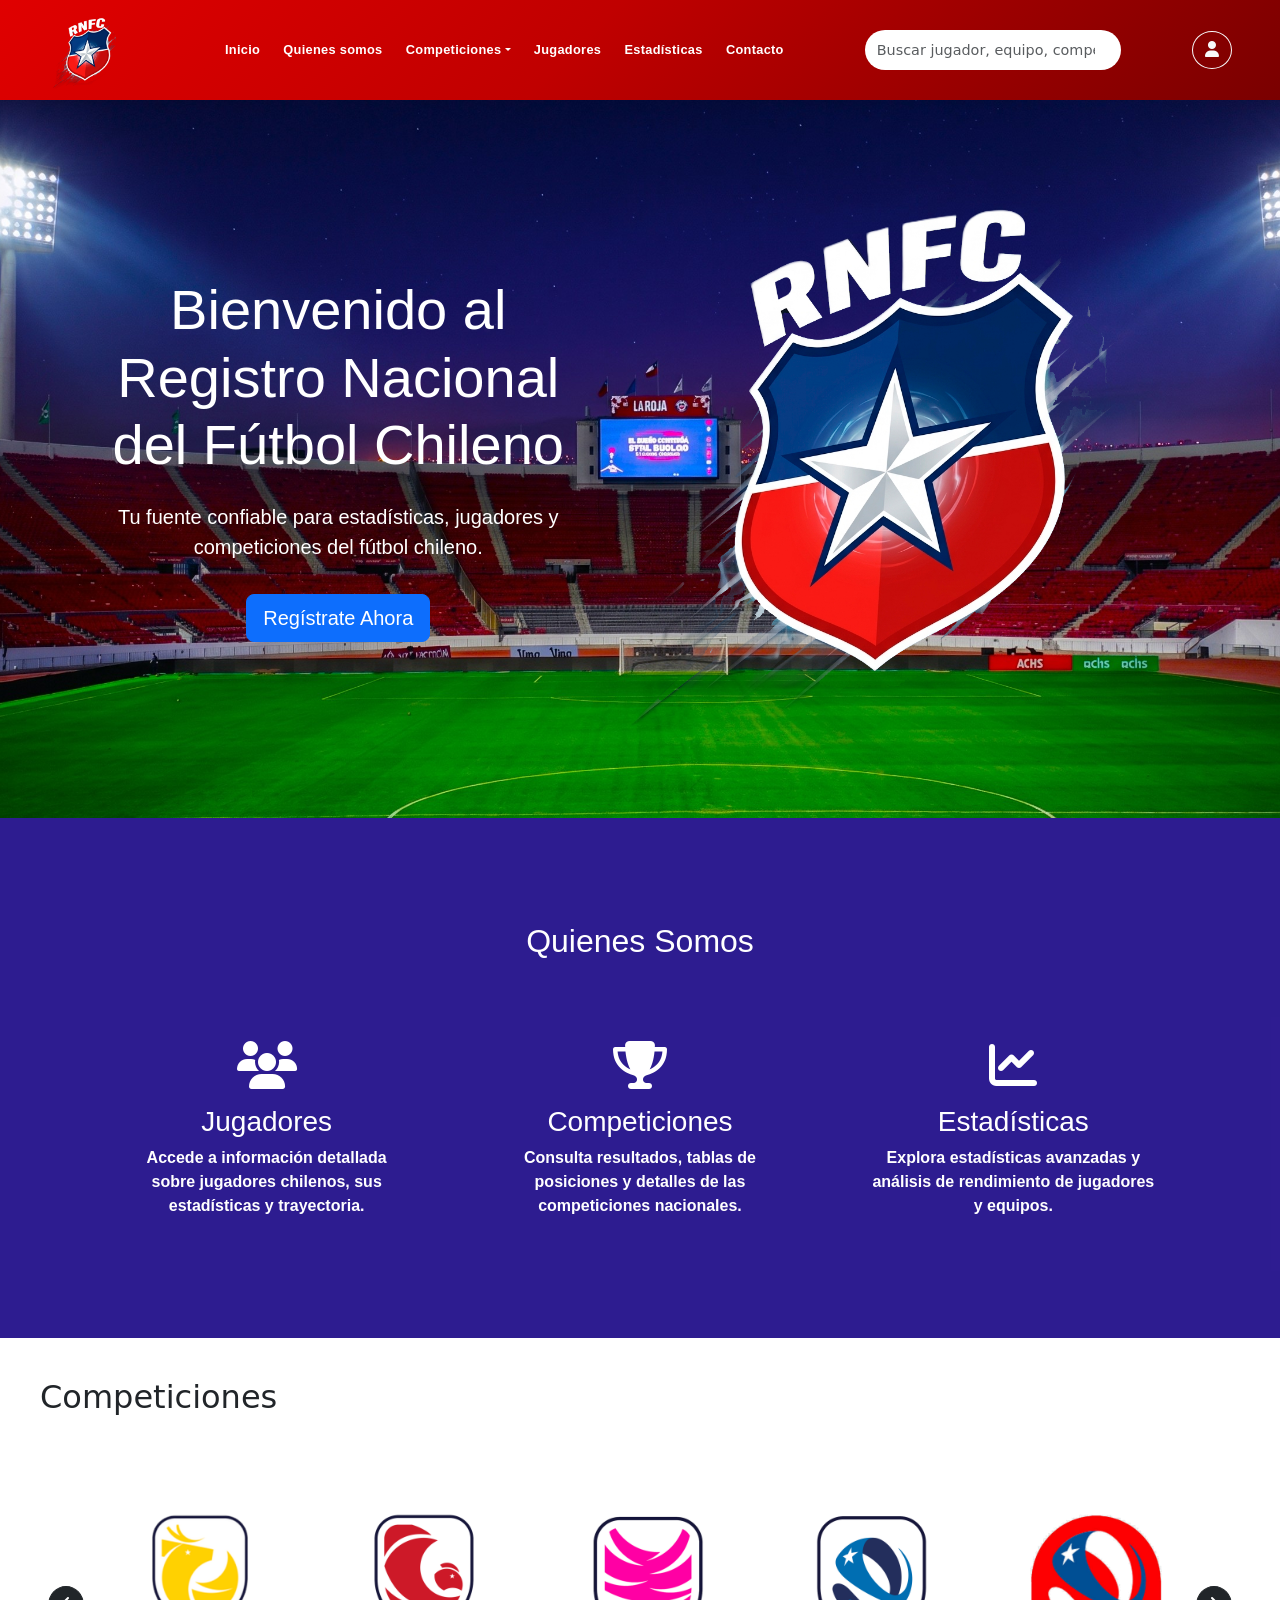
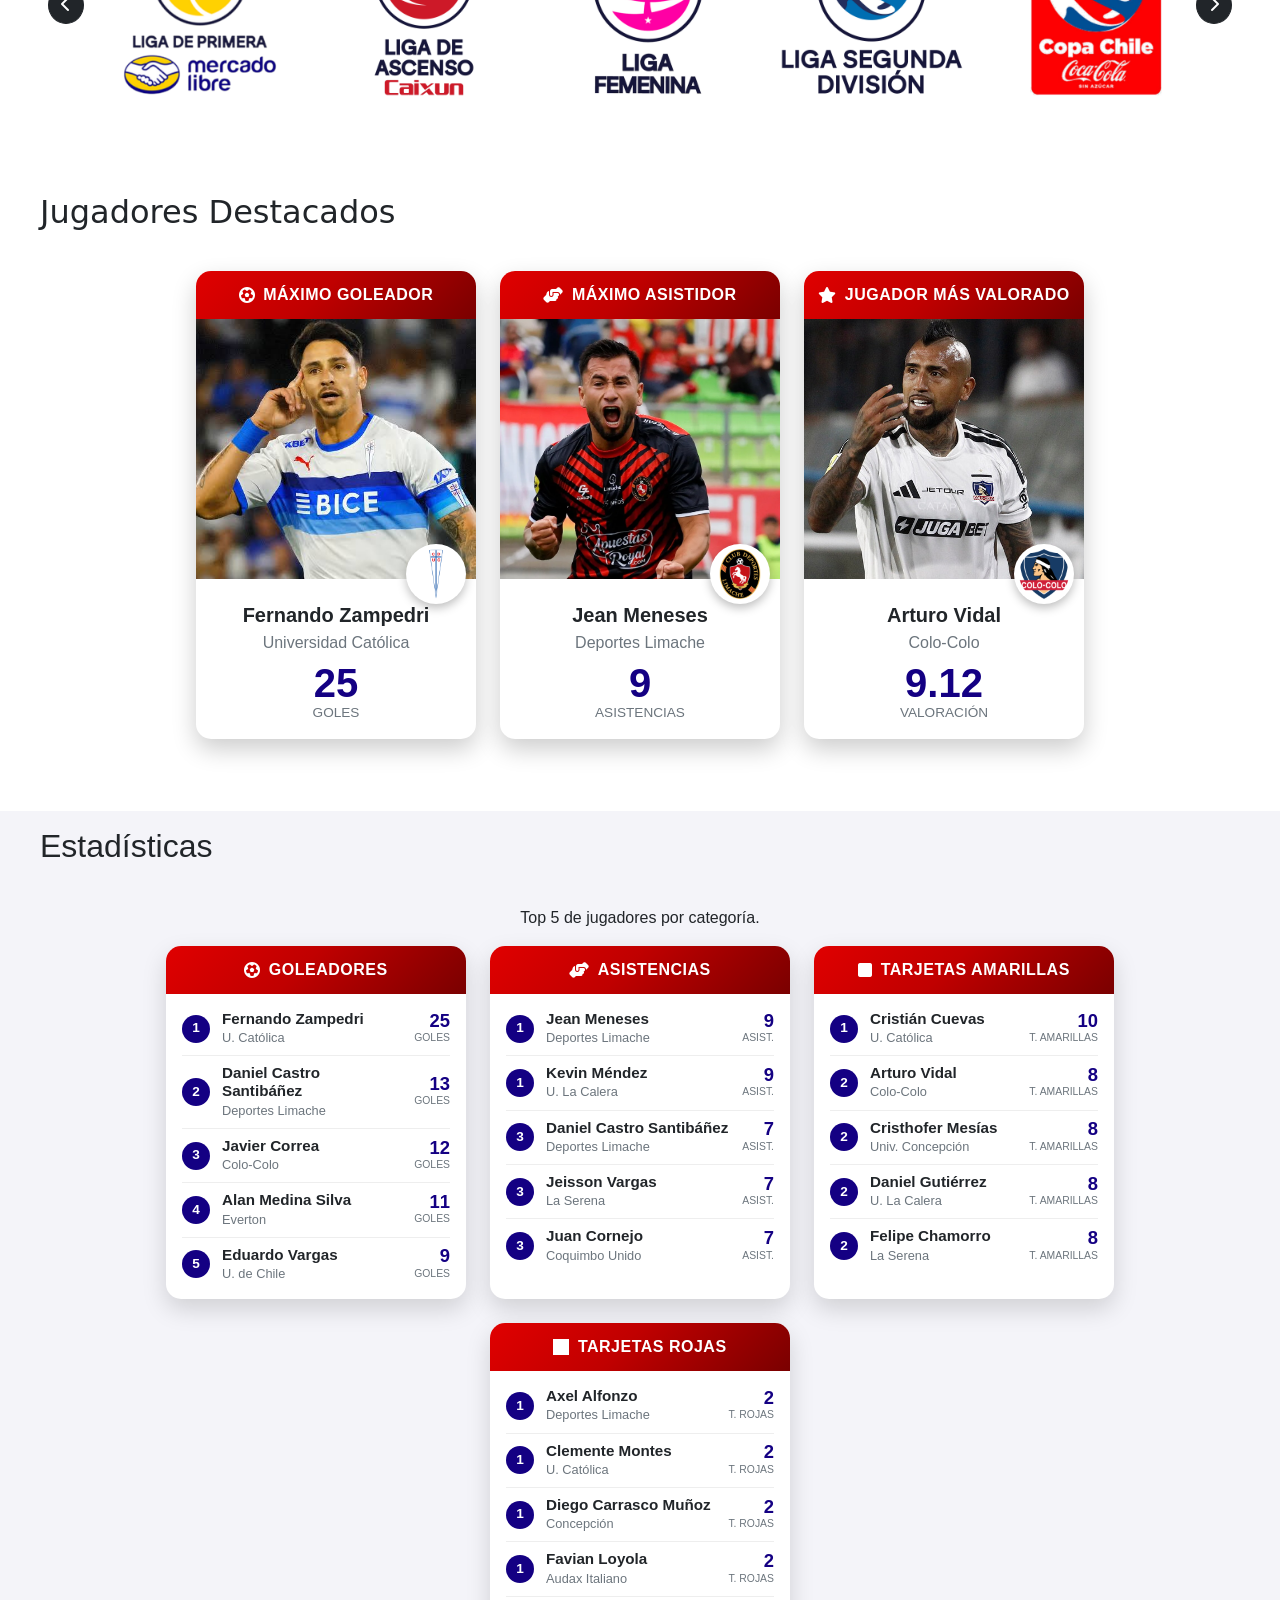
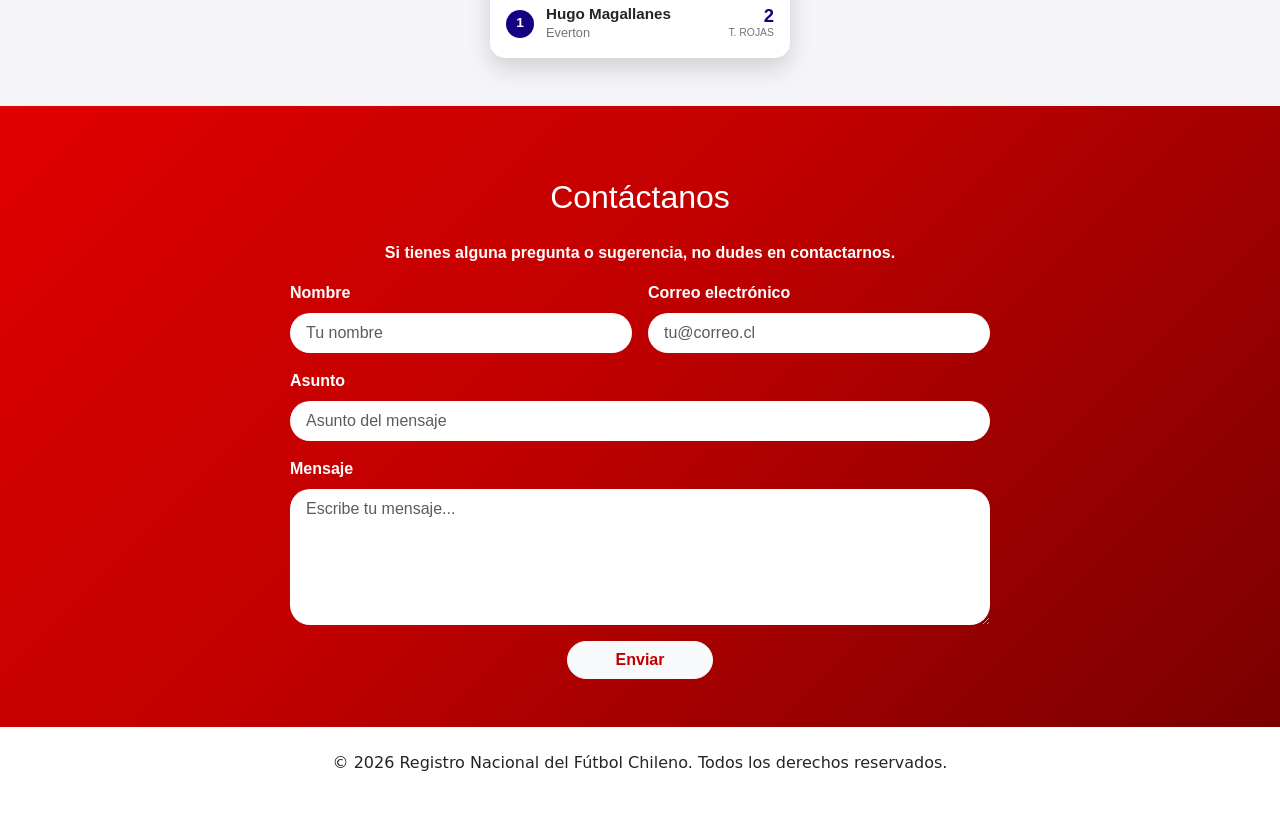
==== commit 8439144c: "feat:Sección estadísticas, cambios navbar" ====
--- a/index.html
+++ b/index.html
@@ -7,6 +7,7 @@
    <link rel="stylesheet" href="https://cdnjs.cloudflare.com/ajax/libs/font-awesome/6.5.1/css/all.min.css" integrity="sha512-DTOQO9RWCH3ppGqcWaEA1BIZOC6xxalwEsw9c2QQeAIftl+Vegovlnee1c9QX4TctnWMn13TZye+giMm8e2LwA==" crossorigin="anonymous" referrerpolicy="no-referrer" />
     <script src="https://cdn.jsdelivr.net/npm/bootstrap@5.3.8/dist/js/bootstrap.bundle.min.js" integrity="sha384-FKyoEForCGlyvwx9Hj09JcYn3nv7wiPVlz7YYwJrWVcXK/BmnVDxM+D2scQbITxI" crossorigin="anonymous"></script>
     <title>Registro Nacional del Fútbol Chileno</title>
+    <link rel="icon" type="image/x-icon" href="assets/favicon.ico">
     <link rel="stylesheet" href="index.css">
 </head>
 <body>
@@ -26,16 +27,27 @@
                         <a class="nav-link" href="#inicio">Inicio</a>
                     </li>
                     <li class="nav-item">
+                        <a class="nav-link" href="#sobre-nosotros">Quienes somos</a>
+                    </li>
+                    <li class="nav-item dropdown">
+                        <a class="nav-link dropdown-toggle" href="#competiciones" id="dropdownCompeticiones" role="button" data-bs-toggle="dropdown" aria-expanded="false">Competiciones</a>
+                        <ul class="dropdown-menu" aria-labelledby="dropdownCompeticiones">
+                            <li><a class="dropdown-item" href="#competiciones">Ver todas</a></li>
+                            <li><hr class="dropdown-divider"></li>
+                            <li><a class="dropdown-item" href="competicion.html">Liga de Primera</a></li>
+                            <li><a class="dropdown-item" href="competicion.html">Liga de Ascenso</a></li>
+                            <li><a class="dropdown-item" href="competicion.html">Liga de Segunda</a></li>
+                            <li><a class="dropdown-item" href="competicion.html">Liga Femenina</a></li>
+                            <li><a class="dropdown-item" href="competicion.html">Copa Chile</a></li>
+                            <li><a class="dropdown-item" href="competicion.html">Supercopa de Chile</a></li>
+                            <li><a class="dropdown-item" href="competicion.html">Copa de la Liga</a></li>
+                        </ul>
+                    </li>
+                    <li class="nav-item">
                         <a class="nav-link" href="#jugadores">Jugadores</a>
-                    </li>
-                    <li class="nav-item">
-                        <a class="nav-link" href="#competiciones">Competiciones</a>
                     </li>
                     <li class="nav-item">
                         <a class="nav-link" href="#estadisticas">Estadísticas</a>
-                    </li>
-                    <li class="nav-item">
-                        <a class="nav-link" href="#sobre-nosotros">Sobre Nosotros</a>
                     </li>
                     <li class="nav-item">
                         <a class="nav-link" href="#contacto">Contacto</a>
@@ -50,7 +62,10 @@
             </div>
             <!-- Usuario: nombre (si hay sesión) e ícono para ir al login -->
             <div class="usuario-container d-flex align-items-center gap-2">
-                <span id="nombre-usuario" class="nombre-usuario" hidden></span>
+                <a href="jugadores.html" id="nombre-usuario" class="nombre-usuario" hidden></a>
+                <a href="#" id="btn-logout" class="btn btn-outline-light rounded-circle" title="Cerrar sesión" hidden>
+                    <i class="fa-solid fa-xmark"></i>
+                </a>
                 <a href="login.html" class="btn btn-outline-light rounded-circle" role="button">
                     <i class="fa-solid fa-user"></i>
                 </a>
@@ -70,8 +85,9 @@
             </div>
         </section>
         <!-- ============ SECCIÓN SOBRE NOSOTROS: lo que ofrece la plataforma ============ -->
-        <section id="sobre-nosotros" class="features-seccion d-flex justify-content-around align-items-center">
-            <div class="feature-card text-center p-4 my-3 ">
+        <section id="sobre-nosotros" class="features-seccion">
+            <h2 class="text-center my-4 p-3 mx-4">Quienes Somos</h2>
+            <div class="d-flex flex-wrap justify-content-around align-items-center"><div class="feature-card text-center p-4 my-3 ">
                 <i class="fa-solid fa-users fa-3x mb-3"></i>
                 <h3>Jugadores</h3>
                 <p>Accede a información detallada sobre jugadores chilenos, sus estadísticas y trayectoria.</p>
@@ -86,6 +102,7 @@
                 <i class="fa-solid fa-chart-line fa-3x mb-3"></i>
                 <h3>Estadísticas</h3>
                 <p>Explora estadísticas avanzadas y análisis de rendimiento de jugadores y equipos.</p>
+            </div>
             </div>
         </section>
         <!-- ============ SECCIÓN COMPETICIONES: carrusel infinito (se llena desde JS) ============ -->
@@ -107,8 +124,15 @@
         </section>
         <!-- ============ SECCIÓN JUGADORES DESTACADOS: cards (se llenan desde JS) ============ -->
         <section id="jugadores" class="jugadores-destacados-seccion">
-            <h2 id="estadisticas" class="text-start my-4 p-3 mx-4">Jugadores Destacados</h2>
+            <h2 class="text-start my-4 p-3 mx-4">Jugadores Destacados</h2>
             <div id="jugadores-container" class="d-flex justify-content-center gap-4 flex-wrap px-5 pb-5">
+            </div>
+        </section>
+        <!-- ============ SECCIÓN ESTADÍSTICAS: rankings por categoría (se llena desde JS) ============ -->
+        <section id="estadisticas" class="estadisticas-seccion">
+            <h2 class="text-start my-4 p-3 mx-4">Estadísticas</h2>
+            <p class="text-center mx-4">Top 5 de jugadores por categoría.</p>
+            <div id="estadisticas-container" class="d-flex justify-content-center gap-4 flex-wrap px-5 pb-5">
             </div>
         </section>
         <!-- ============ SECCIÓN CONTACTO: formulario ============ -->
@@ -197,7 +221,7 @@
         enMovimiento = true;
 
         // 1. Deslizamos la pista hacia la izquierda
-        transicionCarrusel(-obtenerPaso(), true);
+        transicionCarrusel(-calculoEspacio(), true);
 
         // 2. Al terminar, pasamos la primera tarjeta al final y volvemos a 0 sin animación
         setTimeout(() => {
@@ -213,7 +237,7 @@
 
         // 1. Pasamos la última tarjeta al inicio y corremos la pista sin animación
         competicionesContainer.prepend(competicionesContainer.lastElementChild);
-        transicionCarrusel(-obtenerPaso(), false);
+        transicionCarrusel(-calculoEspacio(), false);
 
         // 2. Forzamos al navegador a aplicar la posición antes de animar
         competicionesContainer.offsetWidth;
@@ -290,12 +314,98 @@
     }
 
     /* ==========================================================
+       ESTADÍSTICAS
+       Top 5 de jugadores por categoría
+       ========================================================== */
+
+    const datosEstadisticas = [
+        {
+            categoria: "Goleadores",
+            icono: "fa-futbol",
+            unidad: "Goles",
+            jugadores: [
+                { posicion: 1, nombre: "Fernando Zampedri", club: "U. Católica", valor: 25 },
+                { posicion: 2, nombre: "Daniel Castro Santibáñez", club: "Deportes Limache", valor: 13 },
+                { posicion: 3, nombre: "Javier Correa", club: "Colo-Colo", valor: 12 },
+                { posicion: 4, nombre: "Alan Medina Silva", club: "Everton", valor: 11 },
+                { posicion: 5, nombre: "Eduardo Vargas", club: "U. de Chile", valor: 9 }
+            ]
+        },
+        {
+            categoria: "Asistencias",
+            icono: "fa-handshake-angle",
+            unidad: "Asist.",
+            jugadores: [
+                { posicion: 1, nombre: "Jean Meneses", club: "Deportes Limache", valor: 9 },
+                { posicion: 1, nombre: "Kevin Méndez", club: "U. La Calera", valor: 9 },
+                { posicion: 3, nombre: "Daniel Castro Santibáñez", club: "Deportes Limache", valor: 7 },
+                { posicion: 3, nombre: "Jeisson Vargas", club: "La Serena", valor: 7 },
+                { posicion: 3, nombre: "Juan Cornejo", club: "Coquimbo Unido", valor: 7 }
+            ]
+        },
+        {
+            categoria: "Tarjetas amarillas",
+            icono: "fa-square",
+            unidad: "T. Amarillas",
+            jugadores: [
+                { posicion: 1, nombre: "Cristián Cuevas", club: "U. Católica", valor: 10 },
+                { posicion: 2, nombre: "Arturo Vidal", club: "Colo-Colo", valor: 8 },
+                { posicion: 2, nombre: "Cristhofer Mesías", club: "Univ. Concepción", valor: 8 },
+                { posicion: 2, nombre: "Daniel Gutiérrez", club: "U. La Calera", valor: 8 },
+                { posicion: 2, nombre: "Felipe Chamorro", club: "La Serena", valor: 8 }
+            ]
+        },
+        {
+            categoria: "Tarjetas rojas",
+            icono: "fa-square-full",
+            unidad: "T. Rojas",
+            jugadores: [
+                { posicion: 1, nombre: "Axel Alfonzo", club: "Deportes Limache", valor: 2 },
+                { posicion: 1, nombre: "Clemente Montes", club: "U. Católica", valor: 2 },
+                { posicion: 1, nombre: "Diego Carrasco Muñoz", club: "Concepción", valor: 2 },
+                { posicion: 1, nombre: "Favian Loyola", club: "Audax Italiano", valor: 2 },
+                { posicion: 1, nombre: "Hugo Magallanes", club: "Everton", valor: 2 }
+            ]
+        }
+    ];
+
+    const estadisticasContainer = document.getElementById("estadisticas-container");
+
+    function mostrarEstadisticas() {
+        estadisticasContainer.innerHTML = datosEstadisticas.map((categoria) => `
+            <div class="estadistica-card">
+                <div class="estadistica-card-header">
+                    <i class="fa-solid ${categoria.icono}"></i>
+                    <span>${categoria.categoria}</span>
+                </div>
+                <div class="estadistica-card-body">
+                    ${categoria.jugadores.map((jugador) => `
+                        <div class="estadistica-fila">
+                            <span class="estadistica-posicion">${jugador.posicion}</span>
+                            <div class="estadistica-nombre">
+                                <strong>${jugador.nombre}</strong>
+                                <small>${jugador.club}</small>
+                            </div>
+                            <div class="estadistica-valor">
+                                <strong>${jugador.valor}</strong>
+                                <small>${categoria.unidad}</small>
+                            </div>
+                        </div>
+                    `).join('')}
+                </div>
+            </div>
+        `).join('');
+    }
+
+    /* ==========================================================
        NOMBRE DEL USUARIO CONECTADO
-       Lee la sesión guardada por login.html y muestra el nombre en el navbar
+       Lee la sesión guardada por login.html y muestra el nombre en el navbar.
+       Al hacer clic lleva a jugadores.html filtrado por el club del usuario.
        ========================================================== */
 
     function mostrarNombreUsuario() {
         const nombreUsuario = document.getElementById("nombre-usuario");
+        const btnLogout = document.getElementById("btn-logout");
         let sesion = null;
 
         try {
@@ -307,14 +417,28 @@
         if (sesion && sesion.nombre) {
             nombreUsuario.textContent = sesion.nombre;
             nombreUsuario.hidden = false;
+            btnLogout.hidden = false;
+
+            // Si el usuario tiene club (agentes), se envía su id en la URL
+            if (sesion.clubId != null) {
+                nombreUsuario.href = `jugadores.html?club=${sesion.clubId}`;
+            }
         }
     }
+
+    // Cierra la sesión y recarga la página sin el usuario conectado
+    document.getElementById("btn-logout").addEventListener("click", function (e) {
+        e.preventDefault();
+        sessionStorage.removeItem("rnfc_sesion");
+        window.location.reload();
+    });
 
     /* ==========================================================
        INICIO: se ejecuta al cargar la página
        ========================================================== */
 
     mostrarJugadoresDestacados();
+    mostrarEstadisticas();
     mostrarNombreUsuario();
 
 </script>
--- a/index.css
+++ b/index.css
@@ -74,6 +74,12 @@
     font-weight: 600;
     font-family: 'Roboto', sans-serif;
     white-space: nowrap;
+    text-decoration: none;
+}
+
+.nombre-usuario:hover {
+    color: #d9d9d9;
+    text-decoration: underline;
 }
 
 /* ==========================================================
@@ -114,6 +120,11 @@
     font-family: 'Roboto', sans-serif;
     font-size: 1rem;
     font-weight: 600;
+}
+
+.feature-card {
+    width: 30%;
+    min-width: 260px;
 }
 
 /* ==========================================================
@@ -238,6 +249,118 @@
     margin-bottom: 0;
 }
 
+/* Botón de cerrar sesión (x) al lado del nombre en el navbar */
+#btn-logout {
+    width: 36px;
+    height: 36px;
+    display: inline-flex;
+    align-items: center;
+    justify-content: center;
+    border-radius: 50%;
+}
+
+/* ==========================================================
+   SECCIÓN ESTADÍSTICAS
+   Cards de rankings: Goleadores, Asistencias, tarjetas
+   ========================================================== */
+.estadisticas-seccion {
+    background-color: #f4f4f9;
+    font-family: 'Roboto', sans-serif;
+}
+
+.estadistica-card {
+    width: 300px;
+    background-color: #ffffff;
+    border-radius: 15px;
+    overflow: hidden;
+    box-shadow: 0 10px 25px rgba(0, 0, 0, 0.15);
+}
+
+/* Franja superior con la categoría */
+.estadistica-card-header {
+    background-image: var(--rojo-degradado);
+    color: #ffffff;
+    padding: 0.75rem;
+    text-align: center;
+    font-weight: 700;
+    text-transform: uppercase;
+    letter-spacing: 0.5px;
+    display: flex;
+    justify-content: center;
+    align-items: center;
+    gap: 0.5rem;
+}
+
+.estadistica-card-body {
+    padding: 0.5rem 1rem;
+}
+
+/* Fila de cada jugador */
+.estadistica-fila {
+    display: flex;
+    align-items: center;
+    gap: 0.75rem;
+    padding: 0.5rem 0;
+    border-bottom: 1px solid #eee;
+}
+
+.estadistica-fila:last-child {
+    border-bottom: none;
+}
+
+/* Posición (1, 2, 3...) */
+.estadistica-posicion {
+    width: 28px;
+    height: 28px;
+    flex-shrink: 0;
+    display: flex;
+    align-items: center;
+    justify-content: center;
+    background-color: #140083;
+    color: #ffffff;
+    font-weight: 700;
+    font-size: 0.85rem;
+    border-radius: 50%;
+}
+
+/* Nombre y club del jugador */
+.estadistica-nombre {
+    flex: 1;
+    min-width: 0;
+    display: flex;
+    flex-direction: column;
+}
+
+.estadistica-nombre strong {
+    font-size: 0.95rem;
+    line-height: 1.2;
+}
+
+.estadistica-nombre small {
+    color: #6c757d;
+    font-size: 0.8rem;
+}
+
+/* Valor de la estadística */
+.estadistica-valor {
+    flex-shrink: 0;
+    display: flex;
+    flex-direction: column;
+    align-items: flex-end;
+}
+
+.estadistica-valor strong {
+    font-size: 1.15rem;
+    color: #140083;
+    line-height: 1;
+}
+
+.estadistica-valor small {
+    text-transform: uppercase;
+    font-size: 0.65rem;
+    color: #6c757d;
+}
+
 /* ==========================================================
    SECCIÓN CONTACTO
    Formulario con fondo rojo degradado
@@ -276,3 +399,50 @@
     font-weight: 600;
     color: #c00000;
 }
+
+/* ==========================================================
+   RESPONSIVE
+   Ajustes para pantallas medianas y pequeñas
+   ========================================================== */
+@media (max-width: 991px) {
+    .hero-seccion {
+        padding: 3rem 2rem;
+    }
+
+    .features-seccion {
+        padding: 3rem 2rem;
+    }
+}
+
+@media (max-width: 767px) {
+    .hero-seccion {
+        padding: 2.5rem 1.25rem;
+        flex-wrap: wrap;
+    }
+
+    .hero-texto-container {
+        width: 100%;
+    }
+
+    .hero-seccion img {
+        max-width: 200px;
+        height: auto;
+    }
+
+    .features-seccion {
+        padding: 2.5rem 1.25rem;
+    }
+
+    .feature-card {
+        width: 100%;
+    }
+
+    .navbar {
+        padding: 0.5rem 1rem;
+        flex-wrap: wrap;
+    }
+
+    .navbar .form-control {
+        width: 100%;
+    }
+}
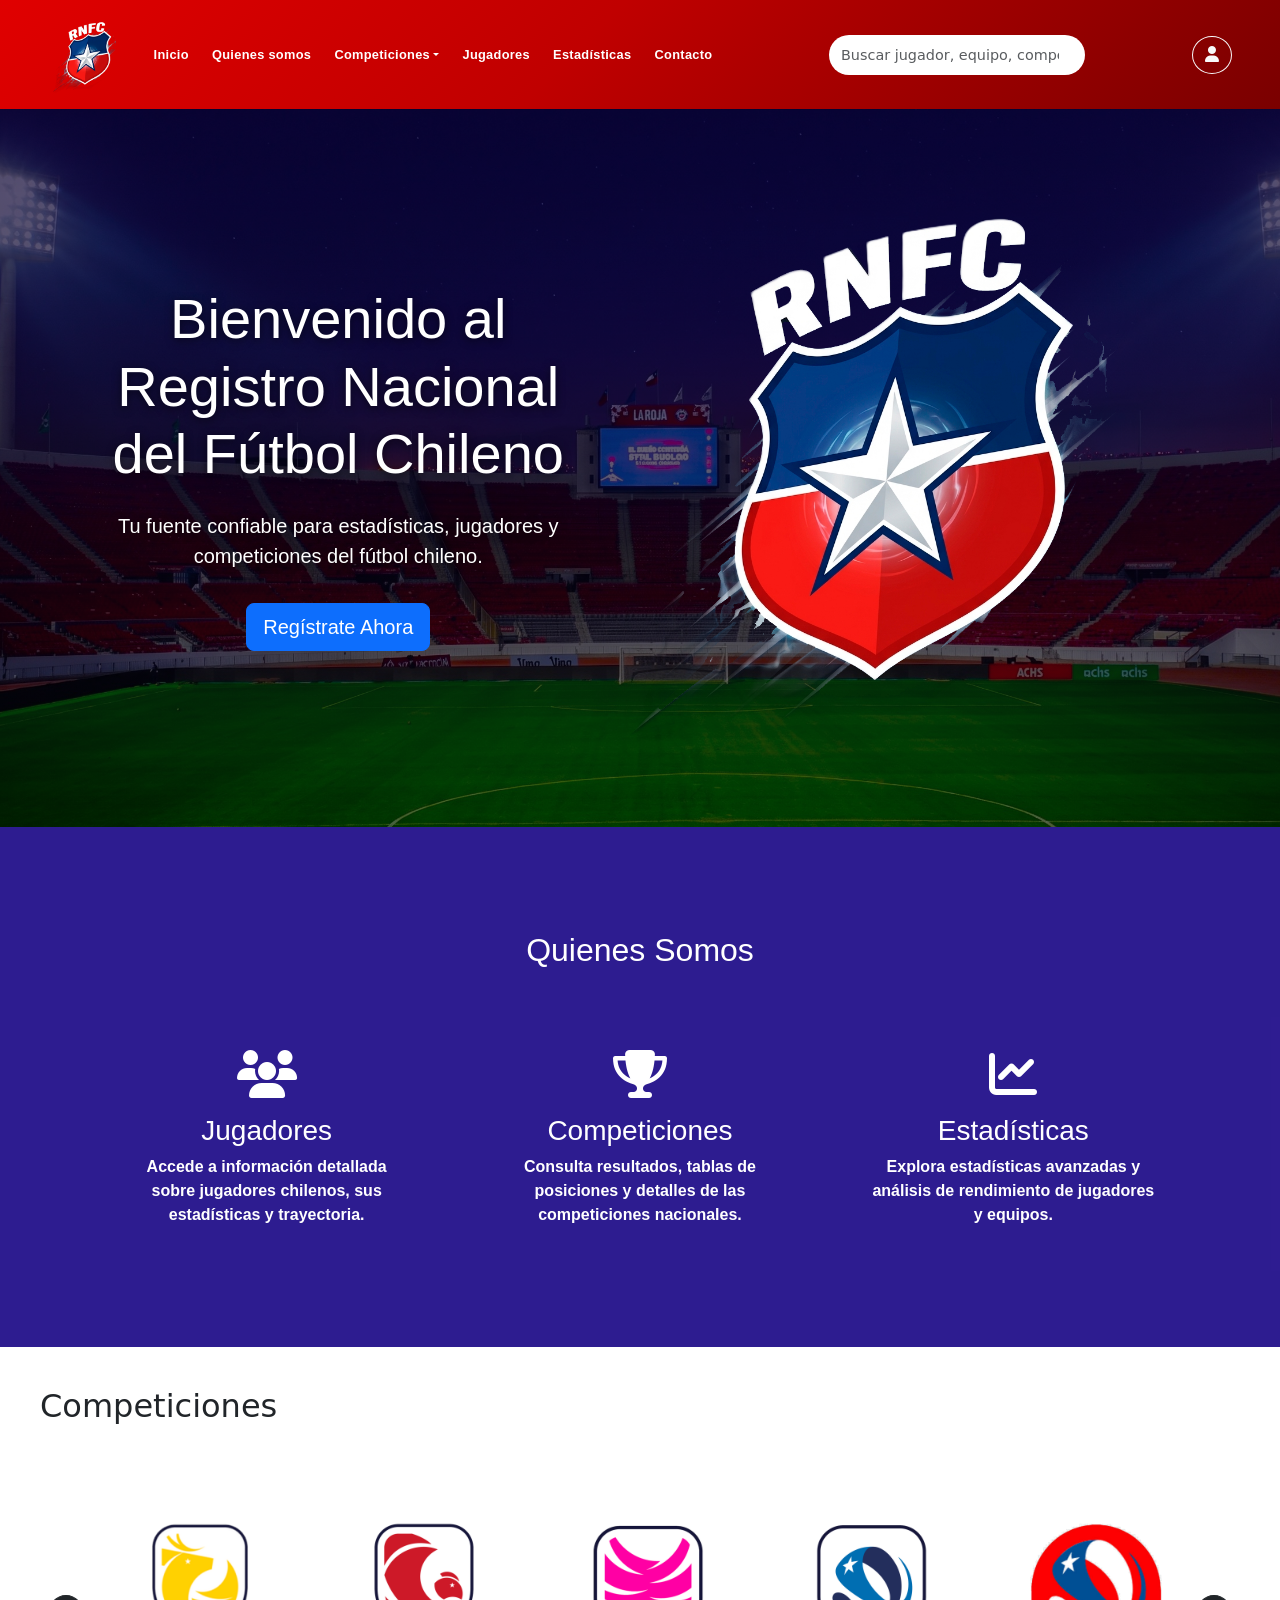
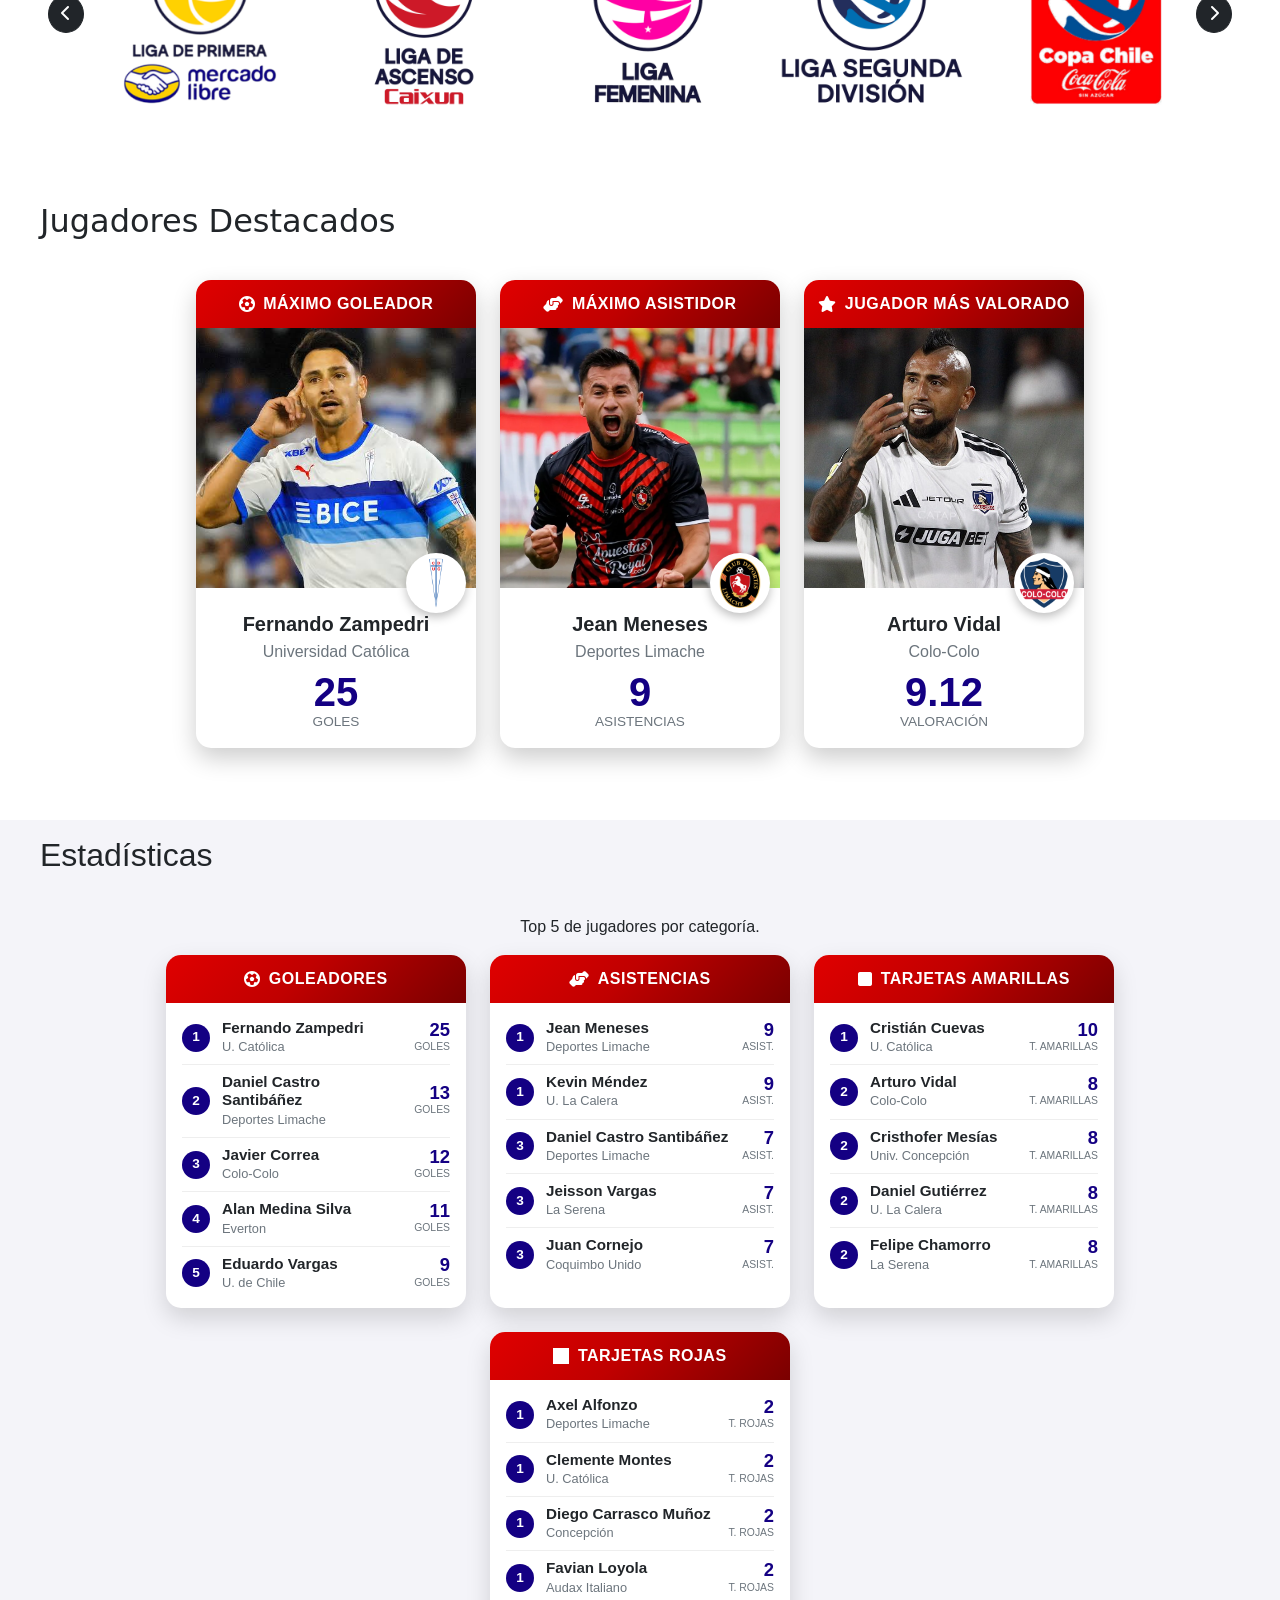
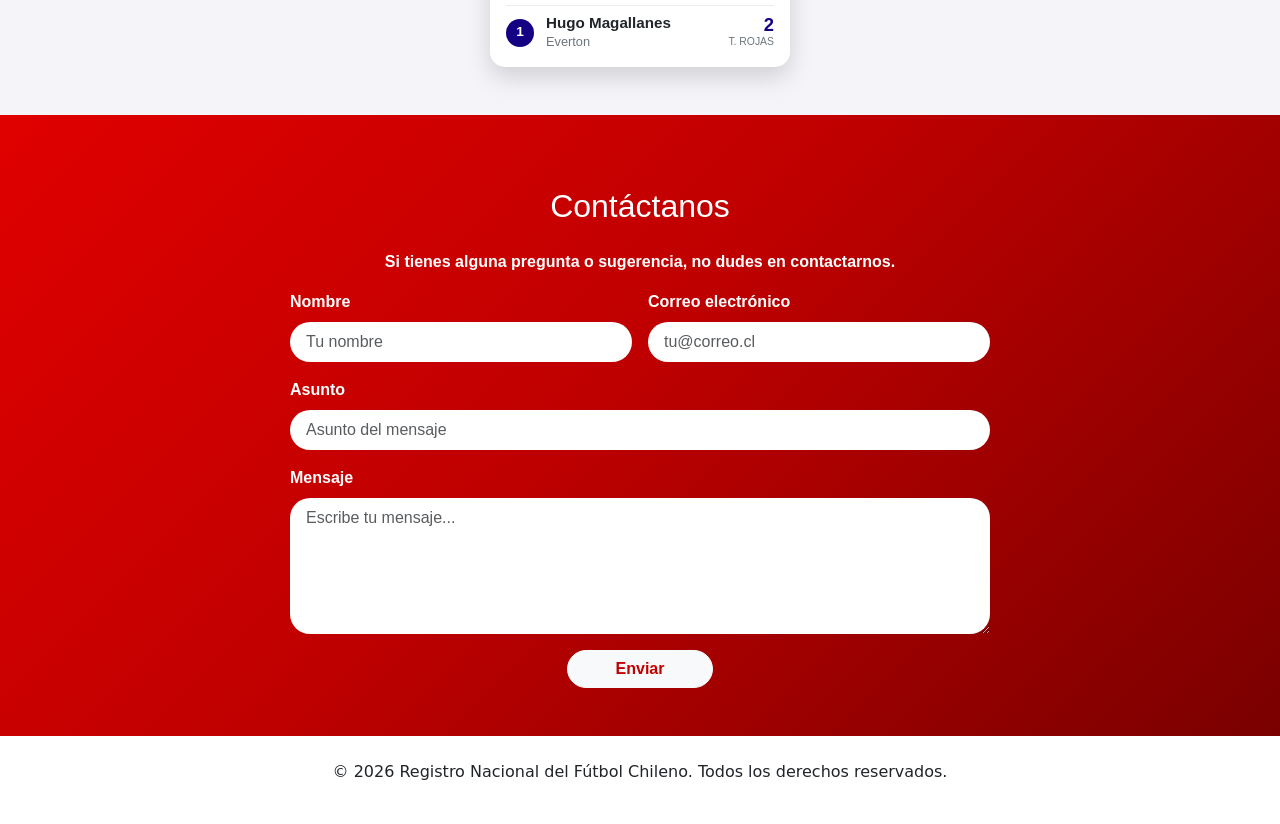
==== commit 18916e31: "fix(index): Se quita icono navbar al iniciar sesion" ====
--- a/index.html
+++ b/index.html
@@ -13,16 +13,22 @@
 <body>
     <!-- ============ NAVBAR: logo, enlaces, buscador y usuario ============ -->
     <header>
-        <nav class="navbar navbar-expand-lg d-flex justify-content-between">
+        <nav class="navbar navbar-expand-lg">
             <!-- Logo -->
-            <div >
-                <a class="navbar-brand" href="#">
-                    <img src="assets/escudo_rnfc.png" alt="Logo" width="80" height="80" class="d-inline-block align-text-top"> 
-                </a>
-            </div>
+            <a class="navbar-brand" href="#inicio">
+                <img src="assets/escudo_rnfc.png" alt="Logo" width="80" height="80" class="logo-navbar d-inline-block align-text-top">
+            </a>
+
+            <!-- Botón hamburguesa: solo se ve en celular / tablet -->
+            <button class="navbar-toggler" type="button" data-bs-toggle="collapse" data-bs-target="#menu-principal" aria-controls="menu-principal" aria-expanded="false" aria-label="Abrir menú">
+                <i class="fa-solid fa-bars"></i>
+            </button>
+
+            <!-- Menú colapsable: en escritorio se ve en línea, en celular se despliega con la hamburguesa -->
+            <div class="collapse navbar-collapse" id="menu-principal">
             <!-- Enlaces a cada sección -->
             <div>
-                <ul class="navbar-nav me-auto mb-2 mb-lg-0">
+                <ul class="navbar-nav">
                     <li class="nav-item">
                         <a class="nav-link" href="#inicio">Inicio</a>
                     </li>
@@ -55,7 +61,7 @@
                 </ul>
             </div>
             <!-- Buscador -->
-            <div>
+            <div class="buscador-container">
                 <form class="form-inline my-2 my-lg-0">
                     <input class="form-control mr-sm-1" type="search" placeholder="Buscar jugador, equipo, competición..." aria-label="Search">
                 </form>
@@ -66,10 +72,12 @@
                 <a href="#" id="btn-logout" class="btn btn-outline-light rounded-circle" title="Cerrar sesión" hidden>
                     <i class="fa-solid fa-xmark"></i>
                 </a>
-                <a href="login.html" class="btn btn-outline-light rounded-circle" role="button">
+                <a href="login.html" id="btn-login" class="btn btn-outline-light rounded-circle" role="button" title="Iniciar sesión">
                     <i class="fa-solid fa-user"></i>
                 </a>
             </div>
+            </div>
+            <!-- Fin menú colapsable -->
         </nav>
     </header>
     <main>
@@ -419,6 +427,9 @@
             nombreUsuario.hidden = false;
             btnLogout.hidden = false;
 
+            // Con sesión iniciada ya no se necesita el ícono que lleva al login
+            document.getElementById("btn-login").hidden = true;
+
             // Si el usuario tiene club (agentes), se envía su id en la URL
             if (sesion.clubId != null) {
                 nombreUsuario.href = `jugadores.html?club=${sesion.clubId}`;
@@ -434,8 +445,28 @@
     });
 
     /* ==========================================================
+       MENÚ HAMBURGUESA (CELULAR)
+       Cierra el menú al tocar un enlace de sección, para que no tape la página
+       ========================================================== */
+
+    function cerrarMenuAlNavegar() {
+        const menuPrincipal = document.getElementById("menu-principal");
+        const enlacesMenu = menuPrincipal.querySelectorAll(".nav-link:not(.dropdown-toggle), .dropdown-item");
+
+        enlacesMenu.forEach((enlace) => {
+            enlace.addEventListener("click", () => {
+                if (menuPrincipal.classList.contains("show")) {
+                    bootstrap.Collapse.getOrCreateInstance(menuPrincipal).hide();
+                }
+            });
+        });
+    }
+
+    /* ==========================================================
        INICIO: se ejecuta al cargar la página
        ========================================================== */
+
+    cerrarMenuAlNavegar();
 
     mostrarJugadoresDestacados();
     mostrarEstadisticas();
--- a/index.css
+++ b/index.css
@@ -32,19 +32,32 @@
     padding: 0.5rem 3rem;
     min-height: 100px;
     box-sizing: border-box;
+}
+
+/* Menú colapsable: en escritorio reparte enlaces, buscador y usuario en una fila */
+.navbar-collapse {
+    justify-content: space-between;
     gap: 1rem;
-    flex-wrap: nowrap;
 }
 
 /* Lista de enlaces del navbar */
 .navbar-nav {
-    display: flex;
-    flex-direction: row;
-    align-items: center;
-    justify-content: center;
-    height: 100%;
+    align-items: center;
     gap: 0.25rem;
-    margin-bottom: 0 !important;
+    margin-bottom: 0;
+}
+
+/* Botón hamburguesa */
+.navbar-toggler {
+    color: #ffffff;
+    font-size: 1.6rem;
+    border: 2px solid rgba(255, 255, 255, 0.7);
+    border-radius: 10px;
+    padding: 0.35rem 0.75rem;
+}
+
+.navbar-toggler:focus {
+    box-shadow: 0 0 0 0.2rem rgba(255, 255, 255, 0.4);
 }
 
 /* Cada enlace del navbar */
@@ -94,10 +107,18 @@
     font-weight: 600;
     padding: 4rem 5rem;
     text-align: center;
-    background-image: url('assets/hero-image.jpg');
+    /* La primera capa (degradado oscuro) va por delante de la foto y la opaca */
+    background-image:
+        linear-gradient(rgba(10, 0, 50, 0.7), rgba(0, 0, 0, 0.55)),
+        url('assets/hero-image.jpg');
     background-size: cover;
     background-position: center;
-
+}
+
+/* Sombra suave en el texto para que resalte aún más */
+.hero-texto-container h1,
+.hero-texto-container p {
+    text-shadow: 0 2px 8px rgba(0, 0, 0, 0.6);
 }
 
 .hero-texto-container {
@@ -405,6 +426,46 @@
    Ajustes para pantallas medianas y pequeñas
    ========================================================== */
 @media (max-width: 991px) {
+    /* Navbar en celular / tablet: logo + hamburguesa, y el menú se despliega abajo */
+    .navbar {
+        padding: 0.5rem 1.25rem;
+        min-height: auto;
+    }
+
+    .logo-navbar {
+        width: 60px;
+        height: 60px;
+    }
+
+    .navbar-collapse {
+        padding: 1rem 0;
+    }
+
+    .navbar-nav {
+        align-items: stretch;
+        gap: 0;
+        margin-bottom: 1rem;
+    }
+
+    .nav-link {
+        font-size: 1rem;
+        padding: 0.75rem 0.5rem !important;
+        border-bottom: 1px solid rgba(255, 255, 255, 0.2);
+    }
+
+    .buscador-container {
+        width: 100%;
+        margin-bottom: 1rem;
+    }
+
+    .navbar .form-control {
+        width: 100%;
+    }
+
+    .usuario-container {
+        justify-content: center;
+    }
+
     .hero-seccion {
         padding: 3rem 2rem;
     }
@@ -436,13 +497,4 @@
     .feature-card {
         width: 100%;
     }
-
-    .navbar {
-        padding: 0.5rem 1rem;
-        flex-wrap: wrap;
-    }
-
-    .navbar .form-control {
-        width: 100%;
-    }
-}
+}
